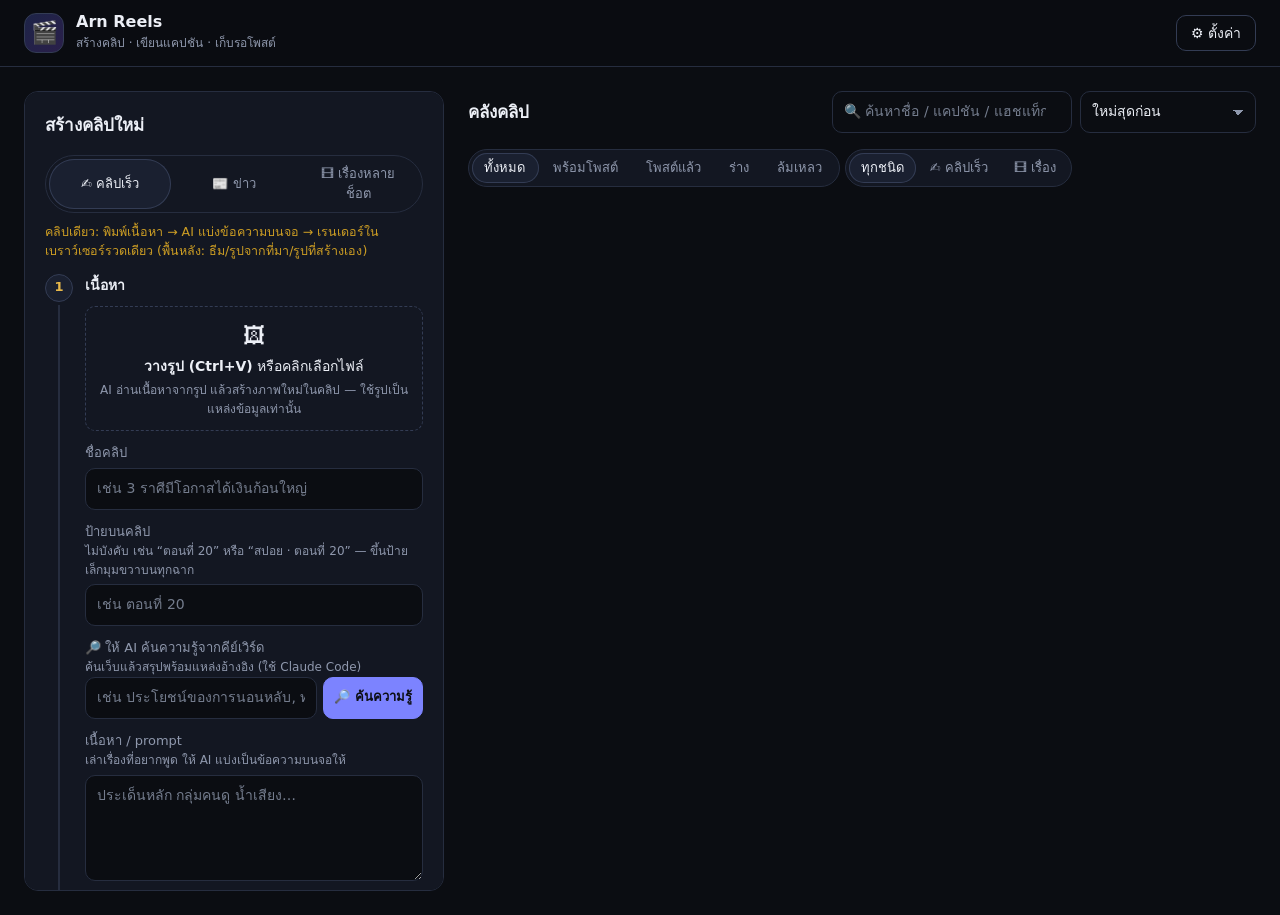
==== public/index.html @ 591cbcbc "จุดตั้งต้นก่อนรวมระบบคลิปเร็ว + เรื่อง สถานะหลังไฮบริด C: โหมด 3 แบบ, ขยายคลิปเป็นเรื่อง, clips.kind" ====
<!doctype html>
<html lang="th">
<head>
<meta charset="utf-8">
<meta name="viewport" content="width=device-width, initial-scale=1">
<title>Arn Reels — สตูดิโอคลิป</title>
<link rel="stylesheet" href="style.css">
</head>
<body>
<header class="topbar">
  <div class="brand">
    <span class="logo" aria-hidden="true">🎬</span>
    <div><b>Arn Reels</b><small>สร้างคลิป · เขียนแคปชัน · เก็บรอโพสต์</small></div>
  </div>
  <div class="topbar-right">
    <div id="chips" class="chips" aria-label="สถานะระบบ"></div>
    <button id="b-settings" class="btn ghost" type="button">⚙ ตั้งค่า</button>
  </div>
</header>

<main class="layout">
  <!-- ซ้าย: สตูดิโอ 4 ขั้นตอน -->
  <section class="studio surface" id="studio" data-mode="make" aria-labelledby="studio-h">
    <h2 id="studio-h">สร้างคลิปใหม่</h2>
    <div id="mode" class="seg mode" role="group" aria-label="โหมดการสร้าง">
      <button type="button" data-m="make" aria-pressed="true">✍ คลิปเร็ว</button>
      <button type="button" data-m="news" aria-pressed="false">📰 ข่าว</button>
      <button type="button" data-m="story" aria-pressed="false" title="เรื่องหลายช็อต: สร้างรูป/คลิปทีละช็อตแล้วรวม — มีคลังตัวละครคุมหน้าตาให้ต่อเนื่อง">🎞 เรื่องหลายช็อต</button>
    </div>
    <p class="make-only news-note" style="opacity:.8">คลิปเดียว: พิมพ์เนื้อหา → AI แบ่งข้อความบนจอ → เรนเดอร์ในเบราว์เซอร์รวดเดียว (พื้นหลัง: ธีม/รูปจากที่มา/รูปที่สร้างเอง)</p>
    <p class="news-only news-note">เรียบเรียงข่าวด้วยถ้อยคำของเรา + ใส่ที่มา ·
      ตรวจข้อเท็จจริงกับต้นฉบับก่อนโพสต์ · เนื้อหาที่เหมือนต้นฉบับมากเสี่ยงโดนลดการเผยแพร่/ละเมิดลิขสิทธิ์</p>

    <div class="step">
      <div class="step-head"><span class="num">1</span><h3>เนื้อหา</h3></div>
      <div id="drop" data-status="drop-status" tabindex="0" role="button" aria-label="วางหรือเลือกรูปเพื่อให้ AI อ่านเนื้อหา">
        <span class="drop-ico" aria-hidden="true">🖼</span>
        <span><strong>วางรูป (Ctrl+V)</strong> หรือคลิกเลือกไฟล์</span>
        <small>AI อ่านเนื้อหาจากรูป แล้วสร้างภาพใหม่ในคลิป — ใช้รูปเป็นแหล่งข้อมูลเท่านั้น</small>
        <input id="f-image" type="file" accept="image/*" hidden>
        <img id="drop-preview" alt="ตัวอย่างรูปที่วาง" hidden>
        <strong id="drop-status" class="drop-status" role="status" aria-live="polite" hidden></strong>
      </div>
      <label class="field">ชื่อคลิป
        <input id="f-title" maxlength="200" placeholder="เช่น 3 ราศีมีโอกาสได้เงินก้อนใหญ่">
      </label>
      <label class="field">ป้ายบนคลิป <span class="hint">ไม่บังคับ เช่น “ตอนที่ 20” หรือ “สปอย · ตอนที่ 20” — ขึ้นป้ายเล็กมุมขวาบนทุกฉาก</span>
        <input id="f-badge" maxlength="40" placeholder="เช่น ตอนที่ 20" autocomplete="off">
      </label>
      <!-- โหมดข่าว: เลือกข่าวจากฟีด RSS ที่เพิ่มไว้ -->
      <div id="rss" class="rss news-only">
        <div class="field-label">ข่าวจากฟีด RSS</div>
        <div class="rss-bar">
          <select id="feed-sel" aria-label="เลือกฟีดข่าว"></select>
          <button id="feed-refresh" class="btn sm" type="button" title="โหลดข่าวใหม่">↻</button>
          <button id="feed-add-toggle" class="btn sm" type="button">＋ เพิ่มฟีด</button>
          <button id="feed-del" class="btn sm danger" type="button" title="ลบฟีดที่เลือก">🗑</button>
        </div>
        <div id="feed-add" class="rss-add" hidden>
          <input id="feed-url" type="url" placeholder="ลิงก์ฟีด RSS/Atom เช่น https://feeds.bbci.co.uk/thai/rss.xml" autocomplete="off" spellcheck="false">
          <button id="feed-add-go" class="btn sm primary" type="button">เพิ่ม</button>
        </div>
        <ul id="feed-items" class="feed-items"></ul>
        <p id="feed-empty" class="hint" hidden>ยังไม่มีฟีด — กด “＋ เพิ่มฟีด” แล้ววางลิงก์ RSS ของเว็บข่าวที่คุณติดตาม</p>
      </div>
      <!-- โหมดสร้างเอง: ให้ AI ค้นความรู้จากคีย์เวิร์ด (ค้นเว็บ + แหล่งอ้างอิง) -->
      <div class="field make-only" id="kn">
        <div class="field-label">🔎 ให้ AI ค้นความรู้จากคีย์เวิร์ด <span class="hint">ค้นเว็บแล้วสรุปพร้อมแหล่งอ้างอิง (ใช้ Claude Code)</span></div>
        <div class="rss-bar">
          <input id="f-kw" maxlength="120" placeholder="เช่น ประโยชน์ของการนอนหลับ, ทำไมคนเราถึงหาว" autocomplete="off">
          <button id="b-research" class="btn sm primary" type="button">🔎 ค้นความรู้</button>
        </div>
        <p id="kn-note" class="hint" hidden></p>
      </div>
      <label class="field"><span class="make-only">เนื้อหา / prompt</span><span class="news-only">ข้อความข่าวต้นฉบับ</span>
        <span class="hint make-only">เล่าเรื่องที่อยากพูด ให้ AI แบ่งเป็นข้อความบนจอให้</span>
        <span class="hint news-only">วางข้อความข่าว หรือเลือกจากฟีดด้านบน หรือวางรูปแคปข่าวที่กล่องด้านบน</span>
        <textarea id="f-brief" rows="4" placeholder="ประเด็นหลัก กลุ่มคนดู น้ำเสียง…"></textarea>
      </label>
      <label class="field news-only">แหล่งที่มา <span class="hint">ชื่อสำนักข่าว/เพจ หรือลิงก์ — AI ใส่ท้ายแคปชันให้</span>
        <input id="f-source" maxlength="300" placeholder="เช่น BBC News ไทย https://…" autocomplete="off">
      </label>
      <!-- รูปจริงจากเว็บเป็นพื้นหลังคลิป: ดึงจากลิงก์ที่มาให้อัตโนมัติ หรือเลือกเองจากหน้าเว็บที่ระบุ -->
      <label class="check im-auto"><input type="checkbox" id="im-auto"> 🖼 ดึงรูปจริงจากที่มาเป็นพื้นหลังคลิปอัตโนมัติ <small class="hint">(ข่าว/ค้นความรู้ · ใส่เครดิตเว็บที่มุมจอ · ดึงตอนกด “สร้างคลิป”)</small></label>
      <details id="imgen" class="im">
        <summary>🎨 สร้างรูปเอง แล้วอัปโหลด (กันลิขสิทธิ์) <span id="imgen-count"></span></summary>
        <p class="hint">สร้างรูปพื้นหลังด้วย AI (ไม่ใช้ภาพต้นฉบับของใคร) แล้วอัปโหลดมาเป็นพื้นหลังฉาก — เรียงตามลำดับที่เพิ่ม วนซ้ำจนครบคลิป</p>
        <div class="row">
          <span class="cap-label">สร้างรูปที่</span>
          <select id="imgen-gen" aria-label="เลือกเว็บสร้างรูป"></select>
          <a id="imgen-open" class="btn sm" target="_blank" rel="noopener noreferrer"></a>
          <button id="imgen-prompt" class="btn sm" type="button">💡 คิด prompt รูปจากเนื้อหา</button>
        </div>
        <p id="imgen-tip" class="hint"></p>
        <textarea id="imgen-pt" rows="3" readonly hidden spellcheck="false"></textarea>
        <div class="row">
          <input id="imgen-file" type="file" accept="image/png,image/jpeg,image/webp,.png,.jpg,.jpeg,.webp" multiple hidden>
          <button id="imgen-up" class="btn sm primary" type="button">📎 อัปโหลดรูปที่สร้างไว้ (หลายไฟล์ได้)</button>
        </div>
        <p id="imgen-msg" class="hint" role="status"></p>
      </details>
      <details id="im" class="im">
        <summary>🖼 เลือกรูปจากหน้าเว็บเอง <span id="im-count"></span></summary>
        <p class="warn-note">⚠ รูปส่วนใหญ่บนเว็บมีลิขสิทธิ์ — ใช้เฉพาะรูปที่คุณมีสิทธิ์ใช้ (ของคุณเอง ลิขสิทธิ์เปิด/สาธารณสมบัติ หรือได้รับอนุญาต) เว็บข่าวอาจขอให้ลบหรือจำกัดการเผยแพร่ถ้านำภาพไปใช้ในคลิป</p>
        <div class="rss-bar">
          <input id="im-url" type="url" placeholder="ลิงก์หน้าเว็บที่มีรูป เช่น ลิงก์ข่าว" autocomplete="off" spellcheck="false">
          <button id="im-go" class="btn sm primary" type="button">ดึงรูป</button>
        </div>
        <div id="im-grid" class="im-grid"></div>
        <p id="im-msg" class="hint" role="status"></p>
        <div id="im-sel" class="im-sel"></div>
      </details>
      <button id="b-ai-script" class="btn ghost make-only" type="button">✨ ให้ AI เขียนข้อความบนจอจากเนื้อหา</button>
      <button id="b-news" class="btn primary news-only" type="button">📰 เรียบเรียงข่าว (ถ้อยคำใหม่ + ที่มา)</button>
    </div>

    <div class="step">
      <div class="step-head"><span class="num">2</span><h3><span class="make-only">ข้อความบนจอ</span><span class="news-only">ข่าวที่เรียบเรียงแล้ว</span></h3></div>
      <label class="field">ข้อความที่จะขึ้นบนวิดีโอ
        <span class="hint make-only">ขึ้นทีละจอ บรรทัดละ 1 จอ · เขียน <code>หัวข้อ | รายละเอียด</code> เพื่อให้เป็นหัวข้อใหญ่ + ข้อความเล็กใต้หัวข้อ</span>
        <span class="hint news-only">AI สรุปข่าวเป็นข้อความสั้น ๆ ขึ้นทีละจอ (บรรทัดละ 1 จอ) — แก้ไขได้ · <code>หัวข้อ | รายละเอียด</code> = หัวข้อใหญ่ + ข้อความเล็ก</span>
        <textarea id="f-script" rows="6" placeholder="บรรทัดแรก = จอแรก (ประโยคเปิดให้คนหยุดดู)&#10;หัวข้อ | รายละเอียด&#10;…"></textarea>
      </label>
      <div class="news-only news-out">
        <label class="field">แคปชัน <span class="hint">AI เขียนให้ มีบรรทัด “ที่มา:” — แก้ได้</span>
          <textarea id="f-caption" rows="4" placeholder="แคปชัน"></textarea>
        </label>
        <label class="field">แฮชแท็ก
          <textarea id="f-tags" rows="1" placeholder="#ข่าว #…"></textarea>
        </label>
        <div id="facts" class="facts" hidden>
          <b>ข้อเท็จจริงที่ใช้ — ตรวจกับต้นฉบับก่อนโพสต์</b>
          <ul id="facts-list"></ul>
        </div>
      </div>
      <div class="field">ความยาวคลิป <span class="hint">AI เขียนจำนวนจอให้พอดี และตัวเรนเดอร์ยืด/หดเวลาของแต่ละจอให้ใกล้เป้า (5–90 วินาที)</span>
        <div class="len-row">
          <div id="len-presets" class="seg" role="group" aria-label="ความยาวคลิป">
            <button type="button" data-s="0" aria-pressed="true">อัตโนมัติ</button>
            <button type="button" data-s="15" aria-pressed="false">15 วิ</button>
            <button type="button" data-s="30" aria-pressed="false">30 วิ</button>
            <button type="button" data-s="45" aria-pressed="false">45 วิ</button>
            <button type="button" data-s="60" aria-pressed="false">60 วิ</button>
          </div>
          <label class="len-custom"><input id="f-len" type="number" min="5" max="90" step="1" inputmode="numeric" placeholder="กำหนดเอง"> วิ</label>
        </div>
      </div>
    </div>

    <div class="step">
      <div class="step-head"><span class="num">3</span><h3>สไตล์ภาพ</h3></div>
      <div id="themes" role="radiogroup" aria-label="สไตล์ภาพ"></div>
    </div>

    <div class="step">
      <div class="step-head"><span class="num">4</span><h3>เสียง</h3></div>
      <label class="toggle">
        <input type="checkbox" id="f-voice">
        <span class="switch" aria-hidden="true"></span>
        <span class="toggle-text">🎙 เสียงพากย์ไทย <small id="voice-note">อ่านข้อความทีละฉาก</small></span>
      </label>
      <label class="field">เพลงพื้นหลัง
        <select id="f-music"></select>
        <span class="hint">"สร้างสด" = เพลงต้นฉบับ ไม่มีลิขสิทธิ์ · ไฟล์ของคุณวางในโฟลเดอร์ <code>music/</code></span>
      </label>
    </div>

    <div class="studio-foot">
      <button id="b-create" class="btn primary lg" type="button">🎞 สร้างคลิป</button>
      <button id="b-draft" class="btn lg ghost" type="button">💾 บันทึกร่างลงคลัง <small>(ไม่เรนเดอร์ — ไว้คัดลอกแคปชันก่อน)</small></button>
      <button id="b-prompts" class="btn lg ghost" type="button">💡 คิด prompt ให้ Meta AI สร้างวิดีโอ <small>(ไม่เรนเดอร์)</small></button>
      <p id="msg" class="msg" role="status" aria-live="polite"></p>
    </div>
  </section>

  <!-- ขวา: คลัง -->
  <section class="library" aria-labelledby="lib-h">
    <div class="lib-head">
      <h2 id="lib-h">คลังคลิป <span id="count" class="count"></span></h2>
      <div class="lib-tools">
        <input id="q" type="search" placeholder="🔍 ค้นหาชื่อ / แคปชัน / แฮชแท็ก" aria-label="ค้นหาคลิป">
        <select id="sort" aria-label="เรียงลำดับ">
          <option value="new">ใหม่สุดก่อน</option>
          <option value="old">เก่าสุดก่อน (คิวโพสต์)</option>
          <option value="title">ชื่อ ก–ฮ</option>
        </select>
        <button id="b-clear-posted" class="btn danger" type="button" hidden title="ลบคลิปที่ทำเครื่องหมาย “โพสต์แล้ว” ทั้งหมดออกจากคลัง (รวมไฟล์วิดีโอ)">🗑 ล้างที่โพสต์แล้ว</button>
      </div>
    </div>
    <div id="filter" class="seg" role="group" aria-label="กรองสถานะ">
      <button type="button" data-v="" aria-pressed="true">ทั้งหมด <span class="n"></span></button>
      <button type="button" data-v="ready" aria-pressed="false">พร้อมโพสต์ <span class="n"></span></button>
      <button type="button" data-v="posted" aria-pressed="false">โพสต์แล้ว <span class="n"></span></button>
      <button type="button" data-v="draft" aria-pressed="false">ร่าง <span class="n"></span></button>
      <button type="button" data-v="failed" aria-pressed="false">ล้มเหลว <span class="n"></span></button>
    </div>
    <div id="kindfilter" class="seg" role="group" aria-label="กรองชนิดคลิป">
      <button type="button" data-k="" aria-pressed="true">ทุกชนิด</button>
      <button type="button" data-k="quick" aria-pressed="false">✍ คลิปเร็ว</button>
      <button type="button" data-k="story" aria-pressed="false">🎞 เรื่อง</button>
    </div>
    <div id="grid"></div>
    <div class="more-row"><button id="more" class="btn" type="button" hidden>โหลดเพิ่ม</button></div>
    <div id="empty" class="empty" hidden>
      <div class="empty-ico" aria-hidden="true">🎞</div>
      <p><b id="empty-t">ยังไม่มีคลิปในคลัง</b></p>
      <p class="muted" id="empty-s">เริ่มจากทางซ้าย: วางรูปหรือพิมพ์เนื้อหา แล้วกด “สร้างคลิป”</p>
      <button id="clear-filter" class="btn sm" type="button" hidden>ล้างตัวกรอง</button>
    </div>
  </section>
</main>

<!-- ตั้งค่า -->
<dialog id="settings" aria-labelledby="set-h">
  <form method="dialog" id="set-form" class="set">
    <div class="set-head">
      <h2 id="set-h">ตั้งค่า</h2>
      <button type="button" class="btn ghost icon" id="set-x" aria-label="ปิด">✕</button>
    </div>

    <section class="set-sec">
      <h3>🤖 AI เขียนสคริปต์ / แคปชัน (Claude)</h3>
      <div class="radio-cards" role="radiogroup" aria-label="วิธีเรียก Claude">
        <label class="rc"><input type="radio" name="s-aip" value="cli">
          <span><b>Claude Code ที่ล็อกอินไว้ (ไม่ต้องมีคีย์)</b><small>ใช้โควตาแผน Claude ของคุณเอง · ช้ากว่า API เล็กน้อย</small></span></label>
        <label class="rc"><input type="radio" name="s-aip" value="api">
          <span><b>Claude API key</b><small>เร็วกว่า · คิดเงินตามการใช้จริง ต้องขอคีย์ที่ console.anthropic.com</small></span></label>
      </div>
      <div id="s-cli" class="sub" hidden>
        <p id="s-cli-status" class="cli-status" role="status"></p>
        <div id="s-cli-login" hidden>
          <button type="button" class="btn primary" id="s-cli-go">🔑 ล็อกอิน Claude Code</button>
          <p class="hint" id="s-cli-wait" hidden>เปิดเบราว์เซอร์แล้ว — ล็อกอินด้วยบัญชี Claude ของคุณและกดอนุญาตจนเสร็จ แอปจะรู้เองเมื่อสำเร็จ
            <span id="s-cli-fallback" hidden>· ถ้าเบราว์เซอร์ไม่เด้ง <a id="s-cli-url" href="#" target="_blank" rel="noopener noreferrer">กดที่นี่เพื่อเปิดหน้าล็อกอิน</a></span></p>
          <details class="cmd-help"><summary>หรือรันคำสั่งเองในเทอร์มินัล</summary>
            <div class="key-row"><code id="s-cli-cmd" class="cmd"></code><button type="button" class="btn ghost" id="s-cli-copy">คัดลอก</button></div>
          </details>
        </div>
        <button type="button" class="btn" id="s-cli-check">ตรวจสถานะอีกครั้ง</button>
      </div>
      <div id="s-api" class="sub" hidden>
        <label class="field">Claude API key
          <div class="key-row">
            <input id="s-akey" type="password" autocomplete="off" spellcheck="false" placeholder="sk-ant-…">
            <button type="button" class="btn ghost" id="s-akey-clear">ลบคีย์</button>
          </div>
          <span class="hint" id="s-akey-hint"></span>
        </label>
        <label class="field">โมเดล
          <input id="s-model" autocomplete="off" spellcheck="false">
        </label>
        <p class="hint">คีย์เก็บในไฟล์ <code>config.json</code> บนเครื่องนี้เท่านั้น ไม่ส่งกลับมาแสดงหน้าเว็บ</p>
      </div>
    </section>

    <section class="set-sec">
      <h3>🎨 สไตล์ประจำเพจ (ให้ทุกโพสต์โทนเดียวกัน)</h3>
      <p class="hint">เลือกโทนสำเร็จรูปแล้วแก้ได้ — AI จะใช้โทนภาพกับ prompt วิดีโอ/รูป, น้ำเสียงกับสคริปต์และแคปชัน, และแฮชแท็กประจำเพจกับทุกคลิป</p>
      <div id="br-presets" class="radio-cards br-presets" role="radiogroup" aria-label="โทนสำเร็จรูป"></div>
      <label class="field">โทนภาพ <span class="hint">ภาษาอังกฤษ — ต่อท้ายทุก prompt วิดีโอ/รูป</span>
        <textarea id="br-visual" rows="2" maxlength="500" spellcheck="false" placeholder="เช่น cinematic illustration, deep navy and gold palette, soft glow"></textarea>
      </label>
      <label class="field">น้ำเสียงข้อความ <span class="hint">บอก AI ว่าให้เขียนสคริปต์/แคปชันด้วยน้ำเสียงแบบไหน</span>
        <textarea id="br-voice" rows="3" maxlength="900" placeholder="เช่น กวน ๆ ปากเก่ง ประโยคสั้น มีมุกหักมุมท้าย ไม่หยาบคาย"></textarea>
      </label>
      <div class="field">โลโก้เพจ <span class="hint">ใส่มุมซ้ายบนตลอดคลิป และขนาดใหญ่ในฉากปิด · PNG/JPG/WebP</span>
        <div class="logo-row">
          <div class="logo-prev"><img id="br-logo-prev" alt="โลโก้เพจ" hidden><span id="br-logo-none" class="muted">ยังไม่มีโลโก้</span></div>
          <div class="logo-ctl">
            <input id="br-logo-file" type="file" accept="image/png,image/jpeg,image/webp" hidden>
            <div class="row">
              <button type="button" class="btn" id="br-logo-pick">📁 เลือกไฟล์โลโก้</button>
              <button type="button" class="btn danger" id="br-logo-del" hidden>ลบโลโก้</button>
            </div>
            <label class="check"><input type="checkbox" id="br-logo-cut" checked> ตัดพื้นหลังสีทึบออกให้อัตโนมัติ (ตรวจสีจากมุมภาพ)</label>
            <label class="check"><input type="checkbox" id="br-logo-on" checked> ใส่โลโก้ในคลิป</label>
            <p id="br-logo-msg" class="hint" role="status"></p>
          </div>
        </div>
      </div>
      <label class="field">แฮชแท็กประจำเพจ <span class="hint">คั่นด้วยช่องว่าง — ใส่ทุกโพสต์</span>
        <input id="br-tags" maxlength="200" placeholder="#ตลก #ขำขัน" autocomplete="off">
      </label>
    </section>

    <section class="set-sec">
      <h3>🔌 ส่วนเสริม Chrome (Arn Reels Companion)</h3>
      <p class="hint">ช่วยวาง prompt ของช็อตลงใน meta.ai และส่งวิดีโอที่สร้างเสร็จกลับเข้าโปรเจกต์เรื่อง — คุณเป็นคนกดสร้างใน Meta AI เองทุกครั้ง</p>
      <ol class="ext-steps">
        <li>เปิด Chrome → ใส่ <code>chrome://extensions</code> → เปิด “โหมดนักพัฒนาซอฟต์แวร์” → กด “โหลดส่วนขยายที่คลายการแพ็กแล้ว” → เลือกโฟลเดอร์: <code id="s-ext-dir"></code> <button type="button" class="btn sm ghost" id="s-ext-dir-copy">คัดลอก</button></li>
        <li>กดไอคอนส่วนเสริม แล้ววางรหัสจับคู่ด้านล่างในหน้าตั้งค่า</li>
        <li>เปิด meta.ai → แผง “Arn Reels” มุมขวาล่าง</li>
      </ol>
      <label class="field">รหัสจับคู่ <span class="hint">เป็นความลับ — คนที่มีรหัสนี้ส่งไฟล์เข้าโปรเจกต์ของคุณได้ (ใช้ได้เฉพาะในเครื่องนี้)</span>
        <div class="key-row">
          <input id="s-ext-token" type="password" readonly autocomplete="off" spellcheck="false">
          <button type="button" class="btn ghost" id="s-ext-show">แสดง</button>
          <button type="button" class="btn" id="s-ext-copy">คัดลอก</button>
          <button type="button" class="btn ghost" id="s-ext-rotate" title="สร้างรหัสใหม่ — รหัสเก่าใช้ไม่ได้อีก">สร้างใหม่</button>
        </div>
      </label>
    </section>

    <section class="set-sec">
      <h3>🎙 เสียงพากย์</h3>
      <div class="radio-cards" role="radiogroup" aria-label="แหล่งเสียงพากย์">
        <label class="rc"><input type="radio" name="s-prov" value="windows">
          <span><b>Windows ในเครื่อง</b><small>ฟรี ออฟไลน์ ไม่ต้องมีคีย์ · เสียง Microsoft Pattara · ฟังเป็นเสียงสังเคราะห์</small></span></label>
        <label class="rc"><input type="radio" name="s-prov" value="google">
          <span><b>Google Cloud TTS</b><small>เสียงธรรมชาติกว่า · ต้องมีคีย์ + บัญชีเรียกเก็บเงิน (มีโควตาฟรีรายเดือน)</small></span></label>
        <label class="rc"><input type="radio" name="s-prov" value="gemini">
          <span><b>Gemini TTS (คีย์ Gemini จาก AI Studio)</b><small>เสียงธรรมชาติ ใช้คีย์ Gemini API ที่ขอจาก aistudio.google.com ได้เลย — มีโควตาฟรีแต่จำกัดต่อนาที</small></span></label>
      </div>
      <div id="s-gemini" class="sub" hidden>
        <label class="field">Gemini API key
          <div class="key-row">
            <input id="s-mkey" type="password" autocomplete="off" spellcheck="false" placeholder="AIza… หรือ AQ.…">
            <button type="button" class="btn ghost" id="s-mkey-clear">ลบคีย์</button>
          </div>
          <span class="hint" id="s-mkey-hint"></span>
        </label>
        <label class="field">เสียง
          <select id="s-mvoice"><option value="Kore">Kore (หญิง นิ่ง ชัด)</option><option value="Puck">Puck (ชาย สดใส)</option><option value="Zephyr">Zephyr (หญิง สดใส)</option><option value="Charon">Charon (ชาย ให้ข้อมูล)</option><option value="Aoede">Aoede (หญิง สบาย ๆ)</option><option value="Leda">Leda (หญิง อ่อนวัย)</option><option value="Orus">Orus (ชาย หนักแน่น)</option><option value="Fenrir">Fenrir (ชาย ตื่นเต้น)</option><option value="Sadaltager">Sadaltager (ชาย รอบรู้)</option></select>
        </label>
        <label class="field">โมเดล <span class="hint">ถ้า Google เปลี่ยนชื่อโมเดล แก้ตรงนี้ได้</span>
          <input id="s-mmodel" autocomplete="off" spellcheck="false">
        </label>
      </div>
      <div id="s-google" class="sub" hidden>
        <label class="field">Google TTS API key
          <div class="key-row">
            <input id="s-gkey" type="password" autocomplete="off" spellcheck="false" placeholder="AIza…">
            <button type="button" class="btn ghost" id="s-gkey-clear">ลบคีย์</button>
          </div>
          <span class="hint" id="s-gkey-hint"></span>
        </label>
        <label class="field">ชื่อเสียง
          <input id="s-gvoice" list="gvoices" autocomplete="off" spellcheck="false">
          <datalist id="gvoices"><option value="th-TH-Neural2-C"><option value="th-TH-Standard-A"></datalist>
          <span class="hint">ถ้าชื่อไม่รองรับ Google จะตอบ error ให้เห็นตอนกดทดสอบ</span>
        </label>
      </div>
      <label class="field">ความเร็วเสียง <output id="s-rate-out"></output>
        <input id="s-rate" type="range" min="0.6" max="1.5" step="0.05">
      </label>
      <div class="row">
        <button type="button" class="btn" id="s-test" title="ปุ่มนี้จะบันทึกค่าที่กรอกอยู่ก่อน แล้วค่อยทดสอบ">▶ ทดสอบเสียง (บันทึกค่าก่อน)</button>
        <audio id="s-audio" controls hidden></audio>
      </div>
    </section>

    <div class="set-foot">
      <p id="s-msg" class="msg" role="status" aria-live="polite"></p>
      <button type="button" class="btn ghost" id="s-cancel">ปิด</button>
      <button type="submit" class="btn primary" id="s-save">บันทึก</button>
    </div>
  </form>
</dialog>

<!-- คลังสินค้าแอฟฟิลิเอต: เก็บลิงก์ที่ผู้ใช้มี (Shopee ฯลฯ) — ค้นหา/เพิ่ม/แก้/นำเข้าหลายรายการ -->
<dialog id="products" aria-labelledby="pd-h">
  <div class="set pr">
    <div class="set-head">
      <div><h2 id="pd-h">🛍 คลังสินค้าแอฟฟิลิเอต</h2><div class="hint">เก็บลิงก์สินค้า (Shopee ฯลฯ) ที่คุณมีไว้ที่นี่ — AI เลือกให้ว่าคลิปไหนควรแปะสินค้าไหน</div></div>
      <button type="button" class="btn ghost icon" id="pd-x" aria-label="ปิด">✕</button>
    </div>
    <div class="pr-body">
      <form id="pd-form" class="pd-form">
        <input id="pd-name" maxlength="150" placeholder="ชื่อสินค้า" autocomplete="off" required>
        <input id="pd-url" type="url" maxlength="500" placeholder="ลิงก์แอฟฟิลิเอต (https://…)" autocomplete="off" required>
        <input id="pd-tags" maxlength="200" placeholder="แท็ก/หมวด เช่น ความงาม, ครัว (ไม่บังคับ)" autocomplete="off">
        <input id="pd-note" maxlength="300" placeholder="โน้ต เช่น จุดเด่น/ขนาด (ไม่บังคับ)" autocomplete="off">
        <input id="pd-sales" type="number" min="0" step="1" inputmode="numeric" placeholder="ยอดขาย (ตัวเลข ไม่บังคับ)" title="ไว้จัดอันดับ “ขายดี” — ใส่จากแดชบอร์ด Shopee Affiliate ของคุณ">
        <button type="submit" class="btn primary" id="pd-add">＋ เพิ่มสินค้า</button>
      </form>
      <!-- สินค้าที่เคยลงคลิปแล้วในแอป Pondy บนมือถือ (อ่านผ่าน adb ไม่แก้ไขอะไรบนมือถือ) -->
      <details class="pd-import" id="pd-pondy">
        <summary>📱 ดึงจากแอป Pondy บนมือถือ (สินค้าที่ลงคลิปแล้ว)</summary>
        <p class="hint">ต่อมือถือเข้าคอม (เปิด USB debugging) แล้วกด “ตรวจมือถือ” — อ่านเฉพาะสินค้าที่โพสต์แล้วพร้อมลิงก์ (ส่วนใหญ่เป็นลิงก์สินค้า Shopee ธรรมดา ไม่ใช่ลิงก์แอฟฟิลิเอต — ดูคำเตือนในหน้าแนะนำสินค้า) ไม่แก้ไขข้อมูลบนมือถือ</p>
        <div class="row"><button type="button" class="btn sm" id="pp-scan">🔌 ตรวจมือถือ</button></div>
        <div id="pp-devs" class="pp-devs"></div>
        <div id="pp-opts" class="pp-opts" hidden>
          <label>ค้นชื่อ/คีย์เวิร์ด <input id="pp-q" placeholder="เว้นว่าง = ทั้งหมด" autocomplete="off"></label>
          <label>โพสต์ภายใน
            <select id="pp-days">
              <option value="0.0417">1 ชั่วโมงล่าสุด</option>
              <option value="0.25">6 ชั่วโมงล่าสุด</option>
              <option value="1">1 วันล่าสุด</option>
              <option value="7">7 วันล่าสุด</option>
              <option value="30" selected>30 วันล่าสุด</option>
              <option value="0">ทั้งหมด</option>
            </select>
          </label>
          <label>แสดงให้เลือกทีละ (รายการ) <input id="pp-limit" type="number" min="1" max="200" step="1" value="10" inputmode="numeric"></label>
          <div class="row"><button type="button" class="btn sm primary" id="pp-preview">ดูรายการให้เลือก</button><button type="button" class="btn sm danger" id="pp-clear" title="ลบสินค้าที่นำเข้าจากมือถือทั้งหมด (สินค้าที่เพิ่มเองไม่ถูกลบ)">🗑 ล้างที่นำเข้า</button></div>
          <p id="pp-info" class="hint"></p>
          <div id="pp-pick" class="pp-pick" hidden>
            <div class="row"><button type="button" class="btn sm ghost" id="pp-all">เลือกทั้งหมด</button><button type="button" class="btn sm ghost" id="pp-none">ไม่เลือก</button><span id="pp-sel" class="hint"></span></div>
            <ul id="pp-list" class="pp-list"></ul>
            <div class="row"><button type="button" class="btn" id="pp-more">＋ แสดงเพิ่มอีก 10</button><button type="button" class="btn primary" id="pp-import">นำเข้าที่เลือก</button></div>
          </div>
        </div>
      </details>
      <details class="pd-import">
        <summary>วางหลายรายการพร้อมกัน</summary>
        <p class="hint">1 บรรทัด = 1 สินค้า รูปแบบ <code>ชื่อ | ลิงก์ | แท็ก | โน้ต | ยอดขาย</code> (แท็ก โน้ต ยอดขาย ไม่ต้องใส่ก็ได้ ลิงก์ซ้ำจะข้ามให้)</p>
        <textarea id="pd-bulk" rows="5" placeholder="ครีมกันแดดสูตรเย็น | https://s.shopee.co.th/xxxx | ความงาม | SPF50 | 1250&#10;หม้อทอดไร้น้ำมัน | https://s.shopee.co.th/yyyy | ครัว | | 830"></textarea>
        <button type="button" class="btn" id="pd-bulk-go">นำเข้า</button>
      </details>
      <div class="lib-tools">
        <input id="pd-q" type="search" placeholder="🔍 ค้นหาสินค้า (ชื่อ/แท็ก/โน้ต)" aria-label="ค้นหาสินค้า">
        <select id="pd-sort" aria-label="เรียงสินค้า"><option value="new">เพิ่มล่าสุดก่อน</option><option value="posted">โพสต์ล่าสุดก่อน</option><option value="sales">ขายดีก่อน</option></select>
      </div>
      <p id="pd-count" class="hint"></p>
      <ul id="pd-list" class="pd-list"></ul>
      <div class="more-row"><button id="pd-more" class="btn" type="button" hidden>โหลดเพิ่ม</button></div>
      <p id="pd-empty" class="muted" hidden>ยังไม่มีสินค้า — เพิ่มด้านบน หรือวางหลายรายการพร้อมกัน</p>
    </div>
    <div class="set-foot">
      <p id="pd-msg" class="msg" role="status" aria-live="polite"></p>
      <button type="button" class="btn ghost" id="pd-close">ปิด</button>
    </div>
  </div>
</dialog>

<!-- สินค้าที่ AI เลือกให้เข้ากับคลิป: ชื่อลิงก์ + URL + ประโยคชวน คัดลอกไปวางตอนเพิ่ม "สินค้าแอฟฟิลิเอต" บน Facebook -->
<dialog id="recs" aria-labelledby="rc-h">
  <div class="set pr">
    <div class="set-head">
      <div><h2 id="rc-h">เลือกสินค้าไปใส่ Reels นี้</h2><div class="hint" id="rc-sub"></div></div>
      <button type="button" class="btn ghost icon" id="rc-x" aria-label="ปิด">✕</button>
    </div>
    <div class="pr-body">
      <p class="hint">บน Facebook: เพิ่มสินค้าแอฟฟิลิเอต → วาง <b>URL</b> และ <b>ชื่อลิงก์</b> ตามช่อง · Facebook แสดงป้ายรับค่าคอมมิชชั่นให้เอง ควรบอกผู้ชมชัดเจนว่าเป็นลิงก์แอฟฟิลิเอต</p>
      <p class="warn-note">⚠ <b>ตรวจชนิดลิงก์ก่อนวาง</b> — ลิงก์ส่วนใหญ่ที่แอป Pondy เก็บไว้เป็น <b>ลิงก์สินค้า Shopee ธรรมดา</b> (ไม่มีตัวติดตามแอฟฟิลิเอต) ถ้าวางบน Facebook แล้วมีคนซื้อ <b>อาจไม่ได้ค่าคอมมิชชั่น</b> ต้องสร้างลิงก์แอฟฟิลิเอตจากบัญชี Shopee Affiliate ของคุณเองก่อน (ดูป้ายสีบนการ์ดแต่ละสินค้า)</p>
      <!-- เลือกแหล่ง/เงื่อนไขก่อน แล้วค่อยกดค้นหา (ไม่เริ่มค้นเอง) — ลิงก์มาจากสินค้าที่แอป Pondy บนมือถือของคุณโพสต์ไว้ -->
      <div class="rc-cond">
        <div class="rc-cond-head"><b>1) ค้นจากมือถือเครื่องไหน</b><button type="button" class="btn sm ghost" id="rc-rescan">🔌 ตรวจมือถือใหม่</button></div>
        <div id="rc-devs" class="pp-devs"></div>
        <div class="rc-opts">
          <label>2) เฉพาะสินค้าที่โพสต์ภายใน
            <select id="rc-days">
              <option value="0">ทั้งหมด</option>
              <option value="1">1 วันล่าสุด</option>
              <option value="7">7 วันล่าสุด</option>
              <option value="30">30 วันล่าสุด</option>
            </select>
          </label>
          <label>3) มีคำนี้ในชื่อ/คีย์เวิร์ด <span class="hint">(ไม่บังคับ)</span>
            <input id="rc-q" placeholder="เช่น สมาร์ทวอทช์" autocomplete="off">
          </label>
        </div>
        <label class="check"><input type="checkbox" id="rc-short"> เฉพาะ <b>ลิงก์สั้นของ Shopee</b> (s.shopee…) <small class="hint">— ลิงก์แบบนี้ปกติเป็นลิงก์แอฟฟิลิเอต ส่วนลิงก์สินค้าธรรมดาวางบน Facebook อาจไม่ได้ค่าคอม</small></label>
      </div>
      <div class="pr-bar">
        <button id="rc-browse-btn" class="btn primary" type="button" disabled>📋 แสดงสินค้าที่ลงไว้ให้เลือกเอง</button>
        <button id="rc-gen" class="btn" type="button" disabled>✨ ให้ AI เลือกให้ (เข้ากับคลิปนี้)</button>
        <span id="rc-gen-hint" class="hint">เลือกมือถืออย่างน้อย 1 เครื่องก่อน</span>
      </div>
      <div id="rc-browse" class="rc-browse" hidden>
        <p id="rc-browse-info" class="hint"></p>
        <div id="rc-browse-list" class="rc-list"></div>
        <div class="more-row"><button id="rc-browse-more" class="btn" type="button" hidden>＋ แสดงเพิ่มอีก 10</button></div>
      </div>
      <div id="rc-list" class="rc-list"></div>
      <p id="rc-empty" class="muted" hidden></p>
    </div>
    <div class="set-foot">
      <p id="rc-msg" class="msg" role="status" aria-live="polite"></p>
      <button type="button" class="btn ghost" id="rc-close">ปิด</button>
    </div>
  </div>
</dialog>

<!-- Prompt สำหรับ Meta AI: AI คิดให้รายฉาก → คัดลอกไปวางใน meta.ai (meta.ai ฝังใน iframe ไม่ได้ จึงเปิดเป็นแท็บใหม่) -->
<dialog id="prompts" aria-labelledby="pr-h">
  <div class="set pr">
    <div class="set-head">
      <div><h2 id="pr-h">Prompt สำหรับ Meta AI</h2><div class="hint" id="pr-sub"></div></div>
      <button type="button" class="btn ghost icon" id="pr-x" aria-label="ปิด">✕</button>
    </div>
    <div class="pr-body">
      <p class="hint">วางทีละ prompt ใน Meta AI แล้วดาวน์โหลดคลิป · ถ้ามีตัวเลือกอัตราส่วนให้เลือก 9:16 · prompt ไม่มีข้อความในภาพ เพราะข้อความไทยจะวางทับตอนทำคลิป</p>
      <div class="pr-bar">
        <button id="pr-gen" class="btn primary" type="button">✨ ให้ AI คิด prompt</button>
        <button id="pr-copyall" class="btn" type="button">📋 คัดลอกทั้งหมด</button>
        <a id="pr-open" class="btn" href="https://www.meta.ai/" target="_blank" rel="noopener noreferrer">เปิด Meta AI ↗</a>
      </div>
      <ol id="pr-list" class="pr-list"></ol>
      <p id="pr-empty" class="muted" hidden>ยังไม่มี prompt — กด “ให้ AI คิด prompt”</p>
      <section id="pr-merge" class="pr-merge" hidden>
        <h3>รวมฉากเป็นชุด (ชุดละ 1 คลิป)</h3>
        <p class="hint">Meta AI สร้างได้คลิปละราว 10 วินาที — เลือกจำนวนฉากต่อ 1 คลิป แล้วสร้างทีละชุด จากนั้นนำคลิปทุกชุดไปต่อกันตามลำดับในแอปตัดต่อ (ทุกชุดใช้สไตล์ภาพเดียวกันเพื่อให้ต่อกันเนียน)</p>
        <label class="field inline">ฉากต่อ 1 คลิป
          <select id="pr-group"><option value="1">1 ฉาก (~5 วิ)</option><option value="2" selected>2 ฉาก (~10 วิ)</option><option value="3">3 ฉาก (~15 วิ)</option><option value="99">ทุกฉากเป็นคลิปเดียว</option></select>
        </label>
        <div id="pr-sets" class="pr-sets"></div>
        <div class="pr-head"><b>คำบรรยายทั้งเรื่อง (จากเนื้อหาของคลิป)</b><button type="button" class="btn sm" id="pr-narr-copy">📋 คัดลอก</button></div>
        <textarea id="pr-narr" rows="5" spellcheck="false"></textarea>
        <p class="hint">คำบรรยายไว้ใช้เป็นเสียงพากย์หรือซับในแอปตัดต่อ ไม่ต้องวางใน Meta AI</p>
      </section>
    </div>
    <div class="set-foot">
      <p id="pr-msg" class="msg" role="status" aria-live="polite"></p>
      <button type="button" class="btn ghost" id="pr-close">ปิด</button>
    </div>
  </div>
</dialog>

<!-- Prompt สร้างรูป: รูปปก 1 + รายฉาก → คัดลอกไปวางใน Meta AI / ChatGPT (ระบบเติมอัตราส่วนภาพให้ตามที่เลือก) -->
<dialog id="imgp" aria-labelledby="ip-h">
  <div class="set pr">
    <div class="set-head">
      <div><h2 id="ip-h">Prompt สร้างรูป</h2><div class="hint" id="ip-sub"></div></div>
      <button type="button" class="btn ghost icon" id="ip-x" aria-label="ปิด">✕</button>
    </div>
    <div class="pr-body">
      <p class="hint">รูปแรกคือรูปปก ที่เหลือรายฉาก · วางทีละ prompt ใน Meta AI หรือ ChatGPT แล้วบันทึกรูป · prompt ไม่มีตัวหนังสือในภาพ ใส่ข้อความไทยทับเองตอนทำโพสต์</p>
      <div class="pr-bar">
        <label class="field inline">แบบ
          <select id="ip-mode"><option value="multi">หลายรูป (ปก + รายฉาก)</option><option value="single">รูปเดียว (โพสต์เดียว)</option></select>
        </label>
        <button id="ip-gen" class="btn primary" type="button">✨ ให้ AI คิด prompt รูป</button>
        <label class="field inline">อัตราส่วน
          <select id="ip-ratio"><option value="vertical 9:16 aspect ratio">9:16 แนวตั้ง (Reels / สตอรี่)</option><option value="4:5 portrait aspect ratio" selected>4:5 โพสต์ฟีด</option><option value="square 1:1 aspect ratio">1:1 สี่เหลี่ยมจัตุรัส</option><option value="horizontal 16:9 aspect ratio">16:9 แนวนอน</option></select>
        </label>
        <label class="check" title="ChatGPT วาดตัวหนังสือไทยได้ดีกว่า Meta AI แต่ตรวจตัวสะกดทุกครั้ง"><input type="checkbox" id="ip-text"> ใส่ข้อความไทยในรูปด้วย</label>
        <button id="ip-copyall" class="btn" type="button">📋 คัดลอกทั้งหมด</button>
        <a class="btn" href="https://www.meta.ai/" target="_blank" rel="noopener noreferrer">เปิด Meta AI ↗</a>
      </div>
      <ol id="ip-list" class="pr-list"></ol>
      <p id="ip-empty" class="muted" hidden>ยังไม่มี prompt รูป — กด “ให้ AI คิด prompt รูป”</p>
    </div>
    <div class="set-foot">
      <p id="ip-msg" class="msg" role="status" aria-live="polite"></p>
      <button type="button" class="btn ghost" id="ip-close">ปิด</button>
    </div>
  </div>
</dialog>

<!-- โปรเจกต์เรื่อง: หนังสั้นหลายช็อต (เรื่อง → คลังตัวละคร/สถานที่ → ช็อต + prompt ฝังรายละเอียดตัวละคร) -->
<dialog id="story" aria-labelledby="st-h">
  <div class="set st">
    <div class="set-head">
      <div><h2 id="st-h">🎞 โปรเจกต์เรื่อง</h2><div class="hint">หนังสั้นหลายช็อต — ตัวละคร/สถานที่เดิมทุกช็อต · สร้างช็อตละ ~8 วินาทีใน Meta AI แล้วนำมาต่อกัน</div></div>
      <button type="button" class="btn ghost icon" id="st-x" aria-label="ปิด">✕</button>
    </div>
    <div class="st-bar">
      <select id="st-sel" aria-label="เลือกโปรเจกต์"></select>
      <button id="st-new" class="btn sm" type="button">＋ โปรเจกต์ใหม่</button>
      <button id="st-del" class="btn sm danger" type="button" title="ลบโปรเจกต์นี้">🗑</button>
    </div>
    <div id="st-empty" class="st-empty" hidden>
      <p>ยังไม่มีโปรเจกต์เรื่อง</p>
      <button id="st-new2" class="btn primary" type="button">＋ สร้างโปรเจกต์แรก</button>
    </div>
    <div id="st-main" hidden>
      <div id="st-tabs" class="seg st-tabs" role="group" aria-label="ส่วนของโปรเจกต์">
        <button type="button" data-t="story" aria-pressed="true">📖 เรื่อง</button>
        <button type="button" data-t="bible" aria-pressed="false">👤 ตัวละคร/สถานที่</button>
        <button type="button" data-t="shots" aria-pressed="false">🎬 ช็อต</button>
      </div>
      <div id="st-body" class="st-body"></div>
    </div>
    <div class="set-foot">
      <p id="st-msg" class="msg" role="status" aria-live="polite"></p>
      <button type="button" class="btn ghost" id="st-close">ปิด</button>
    </div>
  </div>
</dialog>

<!-- ตัวเล่นวิดีโอตัวเดียวใช้ร่วมทั้งคลัง (คลังมีคลิปเยอะก็ไม่โหลดวิดีโอหลายอันพร้อมกัน) -->
<dialog id="player" aria-label="เล่นคลิป">
  <button type="button" class="btn ghost icon" id="player-x" aria-label="ปิด">✕</button>
  <video id="player-v" controls playsinline></video>
</dialog>

<!-- แถบความคืบหน้างาน (เรนเดอร์/AI/ดึงข่าว) — ลอยมุมซ้ายล่าง มองเห็นเสมอไม่ว่าเลื่อนอยู่ตรงไหน -->
<div id="task" class="task" role="progressbar" aria-label="ความคืบหน้างาน" aria-valuemin="0" aria-valuemax="100" hidden>
  <div class="task-top"><span id="task-label"></span><b id="task-pct"></b><button id="task-stop" type="button" class="task-stop" title="หยุดงานนี้" hidden>✕ หยุด</button></div>
  <div class="task-track"><div id="task-fill" class="task-fill"></div></div>
</div>

<!-- หน้าต่างถามยืนยัน/ถามค่า ในตัวแอป (แทน confirm()/prompt() ของเบราว์เซอร์ ซึ่งบางหน้าจอไม่รองรับ) -->
<dialog id="ask" aria-labelledby="ask-t">
  <form method="dialog" class="ask">
    <h3 id="ask-t"></h3>
    <p id="ask-msg" class="ask-msg"></p>
    <input id="ask-in" hidden autocomplete="off" spellcheck="false">
    <div class="ask-btns">
      <button type="button" class="btn ghost" id="ask-no">ยกเลิก</button>
      <button type="submit" value="yes" class="btn primary" id="ask-yes">ตกลง</button>
    </div>
  </form>
</dialog>

<div id="toast" class="toast" role="status" aria-live="polite" hidden></div>
<script src="generators.js"></script>
<script src="render.js"></script>
<script src="app.js"></script>
<script src="story.js"></script>
</body>
</html>
---- public/style.css ----
:root {
  --bg: #0b0d12; --surface: #131722; --surface-2: #1a2030; --line: #262d3f; --line-2: #333c54;
  --text: #eceff6; --muted: #8f98ad; --accent: #7c83ff; --accent-ink: #0b0d12; --gold: #e8b84a;
  --ok: #34d399; --warn: #fbbf24; --bad: #f87171;
  --r: 14px; --r-sm: 10px;
  --font: "Noto Sans Thai", "Leelawadee UI", Tahoma, "Segoe UI", system-ui, sans-serif;
}
* { box-sizing: border-box; }
html { color-scheme: dark; }
[hidden] { display: none !important; } /* กฎ display ของคลาสต่าง ๆ ต้องไม่ทับ attribute hidden */
body { margin: 0; background: var(--bg); color: var(--text); font: 15px/1.55 var(--font); }
h1, h2, h3, p { margin: 0; }
h2 { font-size: 17px; }
h3 { font-size: 14px; }
code { background: var(--surface-2); padding: 1px 6px; border-radius: 6px; font-size: 12.5px; color: var(--gold); }
.muted { color: var(--muted); }
:focus-visible { outline: 2px solid var(--accent); outline-offset: 2px; }

/* ---------- แถบบน ---------- */
.topbar { position: sticky; top: 0; z-index: 20; display: flex; justify-content: space-between; align-items: center; gap: 16px;
  padding: 12px 24px; background: color-mix(in srgb, var(--bg) 88%, transparent); backdrop-filter: blur(10px); border-bottom: 1px solid var(--line); }
.brand { display: flex; align-items: center; gap: 12px; }
.logo { font-size: 22px; width: 40px; height: 40px; display: grid; place-items: center; border-radius: 12px; background: linear-gradient(135deg, #1d2447, #2a1f4a); border: 1px solid var(--line-2); }
.brand b { display: block; font-size: 16px; line-height: 1.2; }
.brand small { color: var(--muted); font-size: 12px; }
.topbar-right { display: flex; align-items: center; gap: 12px; flex-wrap: wrap; justify-content: flex-end; }
.chips { display: flex; gap: 6px; flex-wrap: wrap; }
.chip { display: inline-flex; align-items: center; gap: 6px; padding: 3px 10px; border-radius: 99px; font-size: 12px; border: 1px solid var(--line); color: var(--muted); white-space: nowrap; }
.chip::before { content: ""; width: 7px; height: 7px; border-radius: 50%; background: var(--muted); }
.chip.ok { color: var(--text); } .chip.ok::before { background: var(--ok); }
.chip.bad { color: var(--text); border-color: #5b2a2a; } .chip.bad::before { background: var(--bad); }

/* ---------- ปุ่ม / ฟอร์ม ---------- */
.btn { font: inherit; font-size: 14px; cursor: pointer; border: 1px solid var(--line-2); background: var(--surface-2); color: var(--text);
  border-radius: var(--r-sm); padding: 8px 14px; line-height: 1.3; transition: border-color .15s, background .15s, transform .05s; }
.btn:hover:not(:disabled) { border-color: var(--accent); }
.btn:active:not(:disabled) { transform: translateY(1px); }
.btn:disabled { opacity: .5; cursor: not-allowed; }
/* ปุ่มที่กำลังทำงาน: แถบเติมในปุ่มตาม % (--p) หรือแถบวิ่งเมื่อไม่ทราบ % */
button.btn.working, button.btn.working:disabled { opacity: 1; cursor: progress; white-space: nowrap; border-color: var(--accent);
  background-image: linear-gradient(90deg, color-mix(in srgb, var(--accent) 45%, transparent) var(--p, 0%), transparent var(--p, 0%)); }
button.btn.working.indet { background-image: linear-gradient(90deg, transparent, color-mix(in srgb, var(--accent) 55%, transparent), transparent);
  background-size: 45% 100%; background-repeat: no-repeat; animation: btn-slide 1.2s linear infinite; }
@keyframes btn-slide { 0% { background-position: -60% 0; } 100% { background-position: 160% 0; } }
@media (prefers-reduced-motion: reduce) { button.btn.working.indet { animation: none; background-size: 100% 100%; } }
.btn.primary { background: var(--accent); border-color: var(--accent); color: var(--accent-ink); font-weight: 700; }
.btn.primary:hover:not(:disabled) { filter: brightness(1.08); }
.btn.ghost { background: transparent; }
.btn.danger:hover:not(:disabled) { border-color: var(--bad); color: var(--bad); }
.btn.lg { width: 100%; padding: 12px 16px; font-size: 16px; }
.btn.sm { padding: 5px 10px; font-size: 13px; }
.btn.icon { padding: 4px 10px; }
.field { display: block; margin-bottom: 12px; font-size: 13px; color: var(--muted); }
.hint { display: block; font-size: 12px; color: var(--muted); font-weight: 400; }
/* ช่องกรอกทุกชนิด (รวม search/number ที่ก่อนหน้านี้หลุดไปเป็นสไตล์เริ่มต้นของเบราว์เซอร์) */
:where(input:not([type=checkbox]):not([type=radio]):not([type=range]):not([type=file]):not([type=hidden]), textarea, select) {
  appearance: none; -webkit-appearance: none;
  width: 100%; margin-top: 5px; padding: 9px 11px; background: var(--bg); color: var(--text);
  border: 1px solid var(--line); border-radius: var(--r-sm); font: inherit; font-size: 14px; }
input:focus, textarea:focus, select:focus { border-color: var(--accent); outline: none; }
input::placeholder, textarea::placeholder { color: color-mix(in srgb, var(--muted) 80%, transparent); }
input[type=search]::-webkit-search-cancel-button { filter: invert(.7); cursor: pointer; }
input[type=number] { -moz-appearance: textfield; }
select { padding-right: 30px; background-image: linear-gradient(45deg, transparent 50%, var(--muted) 50%), linear-gradient(135deg, var(--muted) 50%, transparent 50%);
  background-position: calc(100% - 17px) 50%, calc(100% - 12px) 50%; background-size: 5px 5px; background-repeat: no-repeat; }
textarea { resize: vertical; min-height: 44px; }
.msg { min-height: 1.4em; font-size: 13px; color: var(--warn); margin-top: 10px; }
.row { display: flex; gap: 8px; align-items: center; flex-wrap: wrap; }

/* ---------- โครงหน้า ---------- */
.layout { display: grid; grid-template-columns: minmax(340px, 420px) 1fr; gap: 24px; padding: 24px; max-width: 1500px; margin: 0 auto; align-items: start; }
@media (max-width: 1000px) { .layout { grid-template-columns: 1fr; padding: 16px; } }
.surface { background: var(--surface); border: 1px solid var(--line); border-radius: var(--r); }

/* ---------- สตูดิโอ ---------- */
.studio { padding: 20px; }
@media (min-width: 1001px) { .studio { position: sticky; top: 80px; max-height: calc(100vh - 100px); overflow: auto; } }
.studio > h2 { margin-bottom: 16px; }
.step { position: relative; padding-left: 40px; padding-bottom: 18px; }
.step:not(:last-of-type)::before { content: ""; position: absolute; left: 13px; top: 30px; bottom: 2px; width: 2px; background: var(--line); }
.step-head { display: flex; align-items: center; margin-bottom: 10px; }
.num { position: absolute; left: 0; top: -1px; width: 28px; height: 28px; border-radius: 50%; display: grid; place-items: center;
  background: var(--surface-2); border: 1px solid var(--line-2); font-size: 13px; font-weight: 700; color: var(--gold); }
#drop { border: 1.5px dashed var(--line-2); border-radius: var(--r-sm); padding: 12px; margin-bottom: 12px; text-align: center; cursor: pointer;
  display: grid; gap: 3px; justify-items: center; font-size: 14px; transition: border-color .15s, background .15s; }
#drop:hover, #drop.over { border-color: var(--accent); background: color-mix(in srgb, var(--accent) 8%, transparent); }
#drop small { color: var(--muted); font-size: 12px; }
.drop-ico { font-size: 22px; }
#drop img { max-height: 120px; max-width: 100%; margin-top: 6px; border-radius: 8px; }
#themes { display: grid; grid-template-columns: repeat(3, 1fr); gap: 8px; }
.swatch { border: 2px solid var(--line); border-radius: var(--r-sm); padding: 0; overflow: hidden; background: none; color: var(--text); font: inherit; font-size: 12px; cursor: pointer; }
.swatch:hover { border-color: var(--line-2); }
.swatch .art { height: 50px; display: grid; place-items: center; font-weight: 700; font-size: 16px; }
.swatch .name { padding: 5px 2px; background: var(--bg); }
.swatch[aria-checked="true"] { border-color: var(--accent); box-shadow: 0 0 0 1px var(--accent); }
.toggle { display: flex; align-items: center; gap: 12px; margin-bottom: 14px; cursor: pointer; }
.toggle input { position: absolute; opacity: 0; width: 0; height: 0; }
.switch { flex: none; width: 40px; height: 23px; border-radius: 99px; background: var(--line-2); position: relative; transition: background .15s; }
.switch::after { content: ""; position: absolute; top: 3px; left: 3px; width: 17px; height: 17px; border-radius: 50%; background: #fff; transition: transform .15s; }
.toggle input:checked + .switch { background: var(--accent); }
.toggle input:checked + .switch::after { transform: translateX(17px); }
.toggle input:focus-visible + .switch { outline: 2px solid var(--accent); outline-offset: 2px; }
.toggle input:disabled + .switch { opacity: .45; }
.toggle-text small { display: block; color: var(--muted); font-size: 12px; }
.studio-foot { border-top: 1px solid var(--line); padding-top: 16px; margin-top: 2px; }

/* ---------- คลัง ---------- */
.lib-head { display: flex; justify-content: space-between; align-items: center; gap: 12px; margin-bottom: 16px; flex-wrap: wrap; }
.count { color: var(--muted); font-weight: 400; font-size: 14px; }
.seg { display: inline-flex; background: var(--surface); border: 1px solid var(--line); border-radius: 99px; padding: 3px; gap: 2px; flex-wrap: wrap; }
.seg button { font: inherit; font-size: 13px; border: 0; background: transparent; color: var(--muted); padding: 5px 12px; border-radius: 99px; cursor: pointer; }
.seg button:hover { color: var(--text); }
.seg button[aria-pressed="true"] { background: var(--surface-2); color: var(--text); box-shadow: 0 0 0 1px var(--line-2) inset; }
#grid { display: grid; gap: 14px; }
.empty { text-align: center; padding: 56px 16px; border: 1.5px dashed var(--line); border-radius: var(--r); }
.empty-ico { font-size: 36px; margin-bottom: 8px; }

/* รายการคลิป: แถวละคลิป — พรีวิวซ้าย, แคปชัน/แฮชแท็ก/ปุ่มคัดลอก-ดาวน์โหลดขวา */
.item { display: grid; grid-template-columns: 104px 1fr; gap: 16px; padding: 12px; background: var(--surface); border: 1px solid var(--line); border-radius: var(--r); content-visibility: auto; contain-intrinsic-size: auto 190px; }
@media (max-width: 520px) { .item { grid-template-columns: 84px 1fr; gap: 12px; } }
/* หน้าปก: รูปเล็ก ไม่ใช่วิดีโอ — คลิกเพื่อเปิดตัวเล่นร่วม */
.thumb { position: relative; padding: 0; border: 1px solid var(--line-2); background: #000; aspect-ratio: 9 / 16; width: 100%; border-radius: var(--r-sm); overflow: hidden;
  display: grid; place-items: center; color: var(--muted); font: inherit; font-size: 12px; text-align: center; align-self: start; cursor: pointer; }
.thumb img { width: 100%; height: 100%; object-fit: cover; display: block; }
.thumb:disabled { cursor: default; }
.thumb:hover:not(:disabled) { border-color: var(--accent); }
.thumb .play { position: absolute; inset: 0; display: grid; place-items: center; font-size: 26px; color: #fff; background: #0004; opacity: 0; transition: opacity .15s; }
.thumb:hover:not(:disabled) .play, .thumb:focus-visible .play { opacity: 1; }
.thumb .dur { position: absolute; right: 4px; bottom: 4px; font-size: 11px; padding: 1px 6px; border-radius: 6px; background: #000b; color: #fff; }
.snippet { margin: 0; font-size: 13.5px; color: var(--text); display: -webkit-box; -webkit-line-clamp: 2; -webkit-box-orient: vertical; overflow: hidden; white-space: pre-line; }
.snippet.empty-cap { color: var(--muted); font-style: italic; }
.edit-body { display: grid; gap: 10px; border-top: 1px solid var(--line); padding-top: 10px; }
.edit-body[hidden] { display: none; }
/* โหมดสตูดิโอ: data-mode="make" ซ่อนของโหมดข่าว / "news" ซ่อนของโหมดสร้างเอง */
#studio[data-mode="make"] .news-only, #studio[data-mode="news"] .make-only { display: none !important; }
.mode { display: flex; width: 100%; margin-bottom: 14px; }
.mode button { flex: 1; }
.news-note { font-size: 12.5px; color: var(--warn); margin: -4px 0 14px; line-height: 1.5; }
.rss { margin-bottom: 14px; }
.rss-bar { display: flex; gap: 6px; align-items: center; }
.rss-bar select, .rss-bar input { flex: 1; min-width: 0; margin: 0; }
.rss-bar .btn, .rss-add .btn { flex: none; white-space: nowrap; min-height: 42px; } /* ข้อความในปุ่มไม่ขึ้นบรรทัดใหม่ */
.rss-add { display: flex; gap: 6px; margin-top: 8px; }
.rss-add input { margin: 0; flex: 1; min-width: 0; }
.feed-items { list-style: none; margin: 10px 0 0; padding: 0; display: grid; gap: 6px; max-height: 300px; overflow: auto; }
.feed-item { border: 1px solid var(--line); border-radius: var(--r-sm); padding: 8px 10px; display: grid; gap: 4px; background: var(--bg); }
.feed-item.picked { border-color: var(--accent); }
.feed-item .t { font-size: 13.5px; line-height: 1.4; }
.feed-item .m { font-size: 11.5px; color: var(--muted); }
.feed-item .acts { display: flex; gap: 6px; flex-wrap: wrap; }
.facts { border: 1px solid var(--line); border-radius: var(--r-sm); padding: 8px 12px; margin-bottom: 12px; font-size: 12.5px; color: var(--muted); }
.facts b { color: var(--text); }
.facts ul { margin: 6px 0 0; padding-left: 18px; }
.item .source { font-size: 12px; color: var(--muted); word-break: break-all; }
.item .source a { color: var(--accent); }
#b-draft { margin-top: 8px; }
#b-draft small { color: var(--muted); font-size: 12px; }
dialog#products, dialog#recs { width: min(700px, calc(100vw - 24px)); }
.pd-form { display: grid; grid-template-columns: 1fr 1fr; gap: 8px; }
.pd-form input { margin: 0; }
.pd-form button { grid-column: 1 / -1; }
@media (max-width: 560px) { .pd-form { grid-template-columns: 1fr; } }
.pd-import { border: 1px solid var(--line); border-radius: var(--r-sm); padding: 8px 12px; font-size: 13px; color: var(--muted); }
.pd-import summary { cursor: pointer; }
.pd-import[open] { display: grid; gap: 8px; }
.pd-import textarea { margin: 0; }
.pd-list { list-style: none; margin: 0; padding: 0; display: grid; gap: 8px; }
.pd-item { background: var(--surface-2); border: 1px solid var(--line); border-radius: var(--r-sm); padding: 10px 12px; display: grid; gap: 6px; }
.pd-item .nm { font-weight: 700; word-break: break-word; }
.pd-item .tg { font-size: 12.5px; color: var(--gold); }
.pd-item .nt, .pd-item .lk { font-size: 12.5px; color: var(--muted); word-break: break-all; }
.pd-item .row { gap: 6px; }
.pd-item.editing input { margin: 0; }
.warn-note { margin: 0; padding: 10px 12px; border: 1px solid #7a5a14; border-radius: var(--r-sm); background: color-mix(in srgb, var(--warn) 10%, transparent); font-size: 13px; color: var(--text); line-height: 1.5; }
.link-badge { display: inline-block; font-size: 12px; padding: 2px 10px; border-radius: 99px; border: 1px solid var(--line-2); width: fit-content; }
.link-badge.short { color: var(--ok); border-color: #1f6b50; }
.link-badge.plain { color: var(--warn); border-color: #7a5a14; }
.kw-chips { display: flex; flex-wrap: wrap; gap: 6px; }
.kw-chip { font: inherit; font-size: 13px; padding: 4px 10px; border-radius: 99px; border: 1px solid var(--line-2); background: var(--bg); color: var(--text); cursor: pointer; }
.kw-chip:hover { border-color: var(--accent); }
.kw-chip.new { border-color: #1f6b50; }
.kw-chip.used { color: var(--muted); }
.kw-chip small { color: var(--muted); margin-left: 4px; font-size: 11px; }
.kw-chip.ai::before { content: "✨ "; }
.rc-cond { display: grid; gap: 10px; border: 1px solid var(--line); border-radius: var(--r-sm); padding: 12px; }
.rc-cond-head { display: flex; justify-content: space-between; align-items: center; gap: 8px; }
.rc-opts { display: grid; grid-template-columns: 1fr 1fr; gap: 10px; }
.rc-opts label { display: grid; gap: 4px; font-size: 12.5px; color: var(--muted); }
.rc-opts input, .rc-opts select { margin: 0; }
@media (max-width: 560px) { .rc-opts { grid-template-columns: 1fr; } }
.pp-devs { display: grid; gap: 6px; margin: 8px 0; }
.pp-dev { display: flex; align-items: center; gap: 10px; padding: 8px 10px; border: 1px solid var(--line); border-radius: var(--r-sm); background: var(--bg); color: var(--text); cursor: pointer; }
.pp-dev input { width: auto; margin: 0; }
.pp-dev.off { opacity: .5; cursor: not-allowed; }
.pp-dev small { color: var(--muted); }
.pp-opts { display: grid; gap: 8px; }
.pp-opts label { display: grid; gap: 4px; font-size: 12.5px; }
.pp-opts input { margin: 0; }
.pp-opts[hidden] { display: none; }
.pp-pick { display: grid; gap: 8px; }
.pp-list { list-style: none; margin: 0; padding: 0; display: grid; gap: 4px; max-height: 320px; overflow: auto; border: 1px solid var(--line); border-radius: var(--r-sm); }
.pp-row { display: grid; grid-template-columns: auto 1fr; gap: 10px; align-items: start; padding: 7px 10px; cursor: pointer; font-size: 13px; color: var(--text); }
.pp-row:hover { background: var(--surface-2); }
.pp-row input { width: auto; margin: 3px 0 0; }
.pp-row small { display: block; color: var(--muted); font-size: 11.5px; }
.rc-list { display: grid; gap: 12px; }
.rc-card { background: var(--surface-2); border: 1px solid var(--line); border-radius: var(--r-sm); padding: 12px; display: grid; gap: 8px; }
.rc-card .nm { font-weight: 700; }
.rc-card .why { font-size: 13px; color: var(--muted); }
.rc-field { display: grid; grid-template-columns: 90px 1fr auto; gap: 8px; align-items: start; font-size: 12.5px; color: var(--muted); }
.rc-field input, .rc-field textarea { margin: 0; font-size: 13.5px; }
@media (max-width: 560px) { .rc-field { grid-template-columns: 1fr; } }
#b-prompts { margin-top: 8px; }
#b-prompts small { color: var(--muted); font-size: 12px; }
dialog#prompts { width: min(680px, calc(100vw - 24px)); }
.pr-body { padding: 16px 20px; display: grid; gap: 12px; grid-template-columns: minmax(0, 1fr); } /* minmax(0,…): ข้อความยาวในแถวไม่ดันหน้าต่างให้กว้างเกิน */
.pr-bar { display: flex; gap: 8px; flex-wrap: wrap; align-items: center; } /* center: ปุ่มไม่ถูกยืดสูงตามช่องข้าง ๆ */
.pr-bar .btn { text-decoration: none; }
.pr-list { list-style: none; margin: 0; padding: 0; display: grid; gap: 10px; grid-template-columns: minmax(0, 1fr); }
.pr-item { background: var(--surface-2); border: 1px solid var(--line); border-radius: var(--r-sm); padding: 10px 12px; display: grid; gap: 8px; grid-template-columns: minmax(0, 1fr); }
.pr-head { display: flex; align-items: center; gap: 10px; }
.pr-head b { color: var(--gold); white-space: nowrap; }
.pr-head .note { flex: 1; min-width: 0; font-size: 12.5px; color: var(--muted); overflow: hidden; text-overflow: ellipsis; white-space: nowrap; }
.pr-item textarea { margin: 0; font-size: 13.5px; }
.len-row { display: flex; gap: 10px; align-items: center; flex-wrap: wrap; margin-top: 6px; }
.len-custom { display: flex; align-items: center; gap: 6px; color: var(--muted); }
.len-custom input { width: 96px; margin: 0; }
.tagline { font-size: 12.5px; color: var(--gold); white-space: nowrap; overflow: hidden; text-overflow: ellipsis; }
.audio-row .len-line { display: flex; align-items: center; gap: 8px; }
.audio-row .len-line input { width: 80px; margin: 0; }
.lib-tools { display: flex; gap: 8px; flex-wrap: wrap; }
.lib-tools input { width: 240px; margin: 0; max-width: 100%; }
.lib-tools select { width: auto; margin: 0; }
#filter { margin-bottom: 14px; }
.seg .n { opacity: .7; font-size: 12px; margin-left: 2px; }
.seg .n:not(:empty)::before { content: "· "; }
.more-row { text-align: center; margin-top: 16px; }
dialog#player { width: min(420px, calc(100vw - 24px)); padding: 10px; background: #000; border: 1px solid var(--line-2); border-radius: var(--r); position: fixed; }
dialog#player video { display: block; width: 100%; max-height: calc(100vh - 90px); background: #000; border-radius: var(--r-sm); }
dialog#player .icon { position: absolute; right: 12px; top: 12px; z-index: 2; background: #000a; }
.item-main { display: grid; gap: 8px; min-width: 0; align-content: start; }
.item-head { display: flex; justify-content: space-between; align-items: flex-start; gap: 10px; }
.item-titles { min-width: 0; }
.item-title { font-weight: 700; font-size: 16px; line-height: 1.35; word-break: break-word; }
.meta { font-size: 12px; color: var(--muted); }
.badge { flex: none; font-size: 12px; padding: 3px 10px; border-radius: 99px; border: 1px solid var(--line-2); color: var(--muted); white-space: nowrap; }
.badge.ready { color: var(--ok); border-color: #1f6b50; } .badge.posted { color: #93a8ff; border-color: #3a4a9a; }
.badge.rendering { color: var(--warn); border-color: #7a5a14; } .badge.failed { color: var(--bad); border-color: #7a2a2a; }
.item textarea { margin: 0; font-size: 14px; }
.cap-label { font-size: 12px; color: var(--muted); display: block; }
.actions { display: flex; gap: 6px; flex-wrap: wrap; }
.actions .btn { text-align: center; text-decoration: none; }
.dl { display: inline-block; }
details.more { border-top: 1px solid var(--line); padding-top: 10px; }
details.more summary { cursor: pointer; font-size: 13px; color: var(--muted); user-select: none; }
details.more summary:hover { color: var(--text); }
details.more[open] summary { margin-bottom: 10px; }
.more-body { display: grid; gap: 10px; }
.audio-row { display: grid; gap: 8px; font-size: 13px; color: var(--muted); }
.audio-row label { display: flex; align-items: center; gap: 8px; }
.audio-row select { margin: 0; }
.audio-row input[type=checkbox] { width: auto; margin: 0; }
.err { color: var(--bad); font-size: 12.5px; word-break: break-word; }
.err:empty { display: none; }
#rec { position: fixed; right: 16px; bottom: 16px; width: 150px; border-radius: 10px; border: 2px solid var(--accent); z-index: 30; box-shadow: 0 8px 30px #000a; }

/* ---------- ตั้งค่า ---------- */
dialog { border: 1px solid var(--line-2); border-radius: var(--r); background: var(--surface); color: var(--text); padding: 0; width: min(560px, calc(100vw - 24px)); max-height: calc(100vh - 32px); }
dialog::backdrop { background: #000a; backdrop-filter: blur(3px); }
.set { display: flex; flex-direction: column; max-height: calc(100vh - 34px); }
.set-head { display: flex; justify-content: space-between; align-items: center; padding: 16px 20px; border-bottom: 1px solid var(--line); }
.set-sec { padding: 16px 20px; border-bottom: 1px solid var(--line); }
.set-sec h3 { margin-bottom: 12px; font-size: 15px; }
.set { overflow: auto; }
.key-row { display: flex; gap: 8px; align-items: center; }
.key-row input { margin-top: 5px; }
.key-row .btn { margin-top: 5px; flex: none; }
.radio-cards { display: grid; gap: 8px; margin-bottom: 12px; }
.rc { display: flex; gap: 10px; align-items: flex-start; border: 1.5px solid var(--line); border-radius: var(--r-sm); padding: 10px 12px; cursor: pointer; }
.rc:has(input:checked) { border-color: var(--accent); background: color-mix(in srgb, var(--accent) 8%, transparent); }
.rc input { margin-top: 5px; accent-color: var(--accent); }
.rc b { display: block; font-size: 14px; color: var(--text); }
.rc small { color: var(--muted); font-size: 12px; }
.sub { padding-left: 4px; margin-bottom: 8px; }
.cli-status { margin: 0 0 10px; font-size: 14px; }
#s-cli-login { margin-bottom: 10px; display: grid; gap: 8px; justify-items: start; }
#s-cli-login .hint a { color: var(--accent); }
.cmd-help { width: 100%; font-size: 13px; color: var(--muted); }
.cmd-help summary { cursor: pointer; }
.cmd-help .key-row { margin-top: 6px; }
button.chip { font: inherit; background: none; cursor: pointer; }
button.chip:hover { border-color: var(--accent); }
.cli-status.ok { color: var(--ok); } .cli-status.bad { color: var(--warn); }
code.cmd { flex: 1; min-width: 0; display: block; padding: 9px 11px; margin-top: 5px; background: var(--bg); border: 1px solid var(--line); border-radius: var(--r-sm);
  color: var(--gold); font-size: 12.5px; overflow-x: auto; white-space: nowrap; user-select: all; }
input[type=range] { padding: 0; accent-color: var(--accent); border: 0; background: none; }
output { color: var(--gold); font-weight: 700; margin-left: 6px; }
audio { height: 34px; max-width: 100%; }
.set-foot { display: flex; align-items: center; gap: 8px; padding: 14px 20px; position: sticky; bottom: 0; background: var(--surface); }
.set-foot .msg { margin: 0; flex: 1; }

.task { position: fixed; left: 16px; bottom: 16px; width: min(340px, calc(100vw - 32px)); z-index: 40; background: var(--surface-2);
  border: 1px solid var(--line-2); border-radius: 12px; padding: 10px 14px 12px; box-shadow: 0 8px 30px #0008; }
.task-top { display: flex; justify-content: space-between; gap: 12px; font-size: 13px; }
.task-top span { min-width: 0; overflow: hidden; text-overflow: ellipsis; white-space: nowrap; }
.task-top b { color: var(--gold); font-variant-numeric: tabular-nums; flex: none; }
.task-stop { flex: none; font: inherit; font-size: 12px; line-height: 1; padding: 4px 9px; border-radius: 99px; border: 1px solid var(--line-2); background: var(--surface); color: var(--text); cursor: pointer; }
.task-stop:hover { border-color: #e4606d; color: #ff9b9b; }
.task-track { height: 6px; border-radius: 99px; background: var(--line); overflow: hidden; margin-top: 8px; }
.task-fill { height: 100%; width: 0; border-radius: 99px; background: linear-gradient(90deg, var(--accent), var(--gold)); transition: width .25s ease; }
.task.indet .task-fill { width: 35%; transition: none; animation: task-slide 1.1s ease-in-out infinite; }
@keyframes task-slide { 0% { margin-left: -35%; } 100% { margin-left: 100%; } }
@media (prefers-reduced-motion: reduce) { .task.indet .task-fill { animation: none; width: 100%; opacity: .45; } }
dialog#ask { width: min(460px, calc(100vw - 24px)); padding: 0; }
.ask { display: grid; gap: 12px; padding: 18px 20px; }
.ask h3 { font-size: 16px; }
.ask-msg { margin: 0; white-space: pre-line; color: var(--muted); font-size: 14px; line-height: 1.55; }
.ask input { margin: 0; }
.ask-btns { display: flex; justify-content: flex-end; gap: 8px; }
.ask-btns .btn.danger { background: #7a2a2a; border-color: #b04444; color: #fff; }
.toast { position: fixed; left: 50%; bottom: 24px; transform: translateX(-50%); background: var(--surface-2); border: 1px solid var(--line-2);
  padding: 10px 16px; border-radius: 99px; font-size: 14px; z-index: 50; box-shadow: 0 8px 30px #0008; max-width: calc(100vw - 32px); }
.toast.bad { border-color: #7a2a2a; color: var(--bad); }
@media (prefers-reduced-motion: reduce) { * { transition: none !important; } }

/* กล่องวางรูปที่กำลังให้ AI อ่าน: แถบเติมในกรอบ + บรรทัดสถานะ */
#drop.working { cursor: progress; pointer-events: none; border-style: solid; border-color: var(--accent);
  background-image: linear-gradient(90deg, color-mix(in srgb, var(--accent) 28%, transparent) var(--p, 0%), transparent var(--p, 0%)); }
#drop.working.indet { background-image: linear-gradient(90deg, transparent, color-mix(in srgb, var(--accent) 35%, transparent), transparent);
  background-size: 45% 100%; background-repeat: no-repeat; animation: btn-slide 1.2s linear infinite; }
.drop-status { color: var(--gold); font-size: 14px; }
@media (prefers-reduced-motion: reduce) { #drop.working.indet { animation: none; background-size: 100% 100%; } }

.pr-merge { display: grid; gap: 8px; margin-top: 14px; padding-top: 14px; border-top: 1px solid var(--line); }
.pr-merge h3 { font-size: 15px; }
.pr-sets { display: grid; gap: 12px; }
.pr-set { display: grid; gap: 6px; }
label.field.inline { display: flex; align-items: center; gap: 8px; margin-bottom: 0; white-space: nowrap; }

.br-presets { grid-template-columns: repeat(auto-fill, minmax(230px, 1fr)); margin-bottom: 12px; }

.logo-row { display: flex; gap: 14px; align-items: center; flex-wrap: wrap; margin-top: 8px; }
.logo-prev { width: 120px; height: 120px; display: grid; place-items: center; border: 1px dashed var(--line-2); border-radius: var(--r-sm); background: repeating-conic-gradient(#2a2f45 0% 25%, #1c2033 0% 50%) 50% / 16px 16px; text-align: center; padding: 6px; }
.logo-prev img { max-width: 100%; max-height: 100%; }
.logo-ctl { display: grid; gap: 8px; flex: 1; min-width: 220px; }
.logo-ctl .check { display: flex; gap: 8px; align-items: center; font-size: 13px; margin: 0; }

.im-auto { display: flex; gap: 8px; align-items: flex-start; font-size: 13.5px; margin: 4px 0 8px; }
.im { border: 1px solid var(--line); border-radius: var(--r-sm); padding: 8px 12px; margin-bottom: 10px; }
.im summary { cursor: pointer; font-size: 13.5px; }
.im-grid, .im-sel { display: grid; grid-template-columns: repeat(auto-fill, minmax(96px, 1fr)); gap: 8px; margin-top: 8px; }
.im-grid:empty, .im-sel:empty { display: none; }
.im-th { position: relative; padding: 0; border: 2px solid var(--line); border-radius: 8px; overflow: hidden; background: var(--surface-2); cursor: pointer; aspect-ratio: 9 / 12; }
.im-th img { width: 100%; height: 100%; object-fit: cover; display: block; }
.im-th.on { border-color: var(--accent); }
.im-th .no { position: absolute; top: 4px; left: 4px; min-width: 22px; height: 22px; border-radius: 99px; background: var(--accent); color: var(--accent-ink); font-size: 12px; font-weight: 700; display: grid; place-items: center; }
.im-th .x { position: absolute; top: 4px; right: 4px; width: 22px; height: 22px; border-radius: 99px; background: rgba(0,0,0,.65); color: #fff; font-size: 12px; display: grid; place-items: center; }

/* โปรเจกต์เรื่อง */
dialog#story { width: min(1080px, calc(100vw - 24px)); }
.st-bar { display: flex; gap: 8px; align-items: center; padding: 12px 20px; border-bottom: 1px solid var(--line); }
.st-bar select { flex: 1; min-width: 0; margin: 0; }
.st-empty { padding: 36px 20px; text-align: center; display: grid; gap: 12px; justify-items: center; color: var(--muted); }
.st-tabs { margin: 12px 20px 0; }
.st-body { padding: 14px 20px 18px; }
.st-pane { display: grid; gap: 12px; grid-template-columns: minmax(0, 1fr); }
.st-row { display: grid; grid-template-columns: repeat(auto-fit, minmax(160px, 1fr)); gap: 10px; }
.st-row .field, .st-pane .field { margin-bottom: 0; }
.st-row2 { display: grid; grid-template-columns: minmax(0, 1fr) minmax(0, 1fr) auto; gap: 8px; align-items: center; }
.st-sec { display: grid; gap: 8px; grid-template-columns: minmax(0, 1fr); }
.st-sec-head { display: flex; justify-content: space-between; align-items: center; margin-top: 6px; }
.st-sec-head h3 { font-size: 15px; }
.st-card, .st-shot { background: var(--surface-2); border: 1px solid var(--line); border-radius: var(--r-sm); padding: 10px 12px; display: grid; gap: 8px; grid-template-columns: minmax(0, 1fr); }
.st-card input, .st-card textarea, .st-shot input, .st-shot textarea, .st-shot select { margin: 0; }
.st-shot { gap: 10px; }
.st-shot-head { display: flex; gap: 8px; align-items: center; flex-wrap: wrap; }
.st-shot-head b { color: var(--gold); white-space: nowrap; }
.st-shot-head input { flex: 1; min-width: 120px; max-width: 260px; }
.st-shot-head select { width: auto; }
.grow { flex: 1; }
.st-chips { display: flex; flex-wrap: wrap; gap: 6px; }
.st-chip { padding: 4px 12px; border-radius: 99px; border: 1px solid var(--line-2); background: transparent; color: var(--muted); font: inherit; font-size: 13px; cursor: pointer; }
.st-chip[aria-pressed="true"] { background: color-mix(in srgb, var(--accent) 25%, transparent); border-color: var(--accent); color: var(--text); }
.st-warn { display: grid; gap: 4px; }
.st-warn-i { font-size: 12.5px; color: var(--warn); }
.st-prompt-head { display: flex; justify-content: space-between; align-items: center; gap: 8px; }

.st-video { display: grid; gap: 8px; padding-top: 4px; border-top: 1px dashed var(--line); grid-template-columns: minmax(0, 1fr); }
.st-video.over { outline: 2px dashed var(--accent); outline-offset: 4px; border-radius: 8px; }
.st-acc { border: 1px solid var(--line); border-radius: 12px; margin-bottom: 12px; background: rgba(255, 255, 255, .02); }
.st-acc > summary { display: flex; flex-wrap: wrap; align-items: baseline; gap: 4px 12px; padding: 12px 14px; cursor: pointer; list-style: none; }
.st-acc > summary::-webkit-details-marker { display: none; }
.st-acc > summary::after { content: '▾'; margin-left: auto; color: var(--muted, #9aa); transition: transform .15s; }
.st-acc:not([open]) > summary::after { transform: rotate(-90deg); }
.st-acc-sum { font-size: 12.5px; color: var(--muted, #9aa); }
.st-acc-body { display: grid; gap: 12px; padding: 4px 14px 14px; grid-template-columns: minmax(0, 1fr); }
.st-look { display: grid; gap: 12px; grid-template-columns: minmax(0, 1fr); }
.st-grid2 { display: grid; gap: 12px; grid-template-columns: repeat(2, minmax(0, 1fr)); }
@media (max-width: 640px) { .st-grid2 { grid-template-columns: minmax(0, 1fr); } }
.st-merged, .st-merged-list { display: grid; gap: 10px; grid-template-columns: minmax(0, 1fr); }
.st-merged { margin-top: 8px; padding: 12px; border: 1px solid var(--line); border-radius: 10px; }
.st-map { display: grid; gap: 8px; padding: 12px; border: 1px solid var(--accent); border-radius: 10px; }
.st-map h3 { margin: 0; font-size: 15px; }
.st-map-row { display: grid; grid-template-columns: 56px minmax(0, 1fr) auto minmax(0, 1.4fr); align-items: center; gap: 10px; }
.st-map-row img, .st-map-ph { width: 56px; height: 72px; object-fit: cover; border-radius: 6px; background: #000; display: grid; place-items: center; }
.st-map-name { overflow: hidden; text-overflow: ellipsis; white-space: nowrap; font-size: 12px; }
.st-steps { display: flex; flex-wrap: wrap; align-items: center; gap: 10px 16px; padding: 10px 12px; margin-bottom: 14px; border: 1px solid var(--line); border-radius: 10px; }
.st-steps ol { display: flex; flex-wrap: wrap; gap: 6px 14px; list-style: none; margin: 0; padding: 0; flex: 1 1 320px; font-size: 13px; color: var(--muted, #9aa); }
.st-steps li.done { color: #7be0a0; }
.st-steps li.now { color: var(--accent); font-weight: 700; }
.st-steps .btn { white-space: nowrap; min-height: 42px; }
.st-video video, .st-video .st-still { width: 100%; max-width: 270px; max-height: 360px; background: #000; border-radius: 8px; justify-self: start; object-fit: contain; }
.st-asm { border: 1px solid var(--accent); border-radius: var(--r-sm); padding: 12px 14px; display: grid; gap: 10px; background: color-mix(in srgb, var(--accent) 6%, transparent); grid-template-columns: minmax(0, 1fr); }
.st-asm h3 { font-size: 15px; }
.st-opts { display: flex; flex-wrap: wrap; gap: 6px 18px; }
.st-opt { display: flex; gap: 6px; align-items: center; font-size: 13.5px; cursor: pointer; }

.ext-steps { margin: 6px 0 10px; padding-left: 20px; font-size: 13.5px; color: var(--muted); display: grid; gap: 4px; }
.ext-steps code { word-break: break-all; }
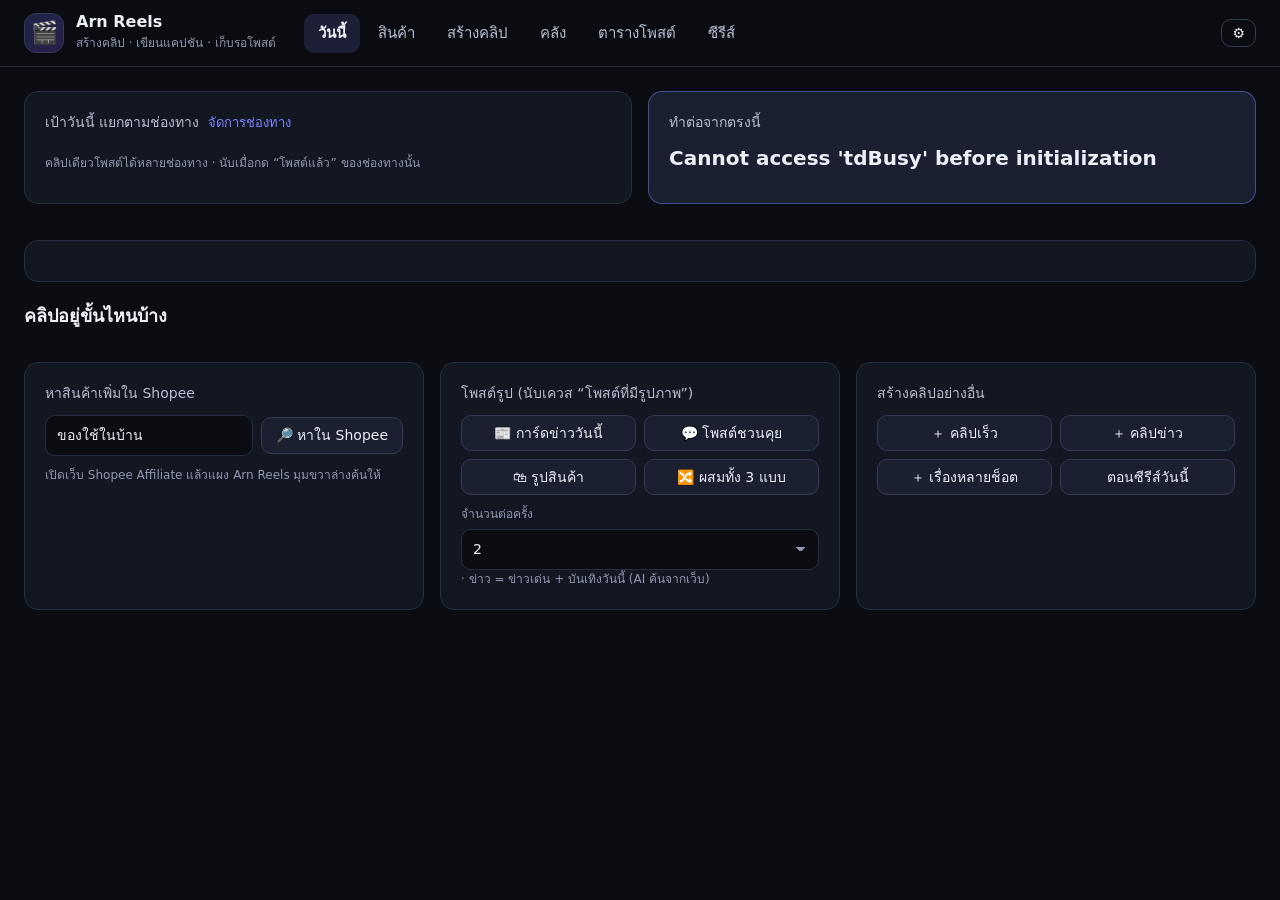
==== commit 8e23d244: "up" ====
--- a/public/index.html
+++ b/public/index.html
@@ -12,20 +12,249 @@
     <span class="logo" aria-hidden="true">🎬</span>
     <div><b>Arn Reels</b><small>สร้างคลิป · เขียนแคปชัน · เก็บรอโพสต์</small></div>
   </div>
+  <nav class="tabs" id="tabs" aria-label="เมนูหลัก">
+    <a href="#today" data-view="today">วันนี้</a>
+    <a href="#products" data-view="products" id="b-products">สินค้า</a>
+    <a href="#create" data-view="create">สร้างคลิป</a>
+    <a href="#library" data-view="library">คลัง <span id="tab-count" class="tab-n"></span></a>
+    <a href="#schedule" data-view="schedule">ตารางโพสต์ <span id="tab-due" class="tab-due" hidden>●</span></a>
+    <a href="#series" data-view="series">ซีรีส์</a>
+  </nav>
   <div class="topbar-right">
     <div id="chips" class="chips" aria-label="สถานะระบบ"></div>
-    <button id="b-settings" class="btn ghost" type="button">⚙ ตั้งค่า</button>
+    <button id="b-settings" class="btn ghost icon" type="button" aria-label="ตั้งค่า" title="ตั้งค่า">⚙</button>
   </div>
 </header>
 
 <main class="layout">
+  <!-- หน้าสินค้า (แท็บ "สินค้า"): ① หาสินค้า ② เลือก ③ ทำคลิป -->
+  <section id="products" class="pview" aria-labelledby="pd-h">
+  <div class="set pr">
+    <div class="set-head">
+      <div><h2 id="pd-h">🛍 คลิปแนะนำสินค้า Shopee</h2><div class="hint">หาสินค้า → เลือก → ทำคลิปบน Meta AI → โพสต์เพจ Facebook</div></div>
+      <button type="button" class="btn ghost icon" id="pd-x" aria-label="ปิด" hidden>✕</button>
+    </div>
+    <div class="pr-body">
+      <!-- 3 ขั้น: ① หาสินค้า (คีย์เวิร์ด → เว็บ Shopee Affiliate) ② เลือกสินค้าในคลัง ③ ทำคลิป -->
+      <nav class="pf-steps" role="tablist" aria-label="ขั้นตอน">
+        <button type="button" class="pf-step" role="tab" data-step="1"><b>1</b><span>หาสินค้า</span></button>
+        <button type="button" class="pf-step" role="tab" data-step="2"><b>2</b><span>เลือกสินค้า <small id="pf-sel-badge"></small></span></button>
+        <button type="button" class="pf-step" role="tab" data-step="3"><b>3</b><span>ทำคลิป <small id="pc-queue"></small></span></button>
+      </nav>
+
+      <!-- ① หาสินค้า -->
+      <section class="pf-pane" data-pane="1">
+        <div class="pf-card">
+          <div class="pf-by" role="group" aria-label="ค้นด้วย">
+            <button type="button" data-by="kw" aria-pressed="true">🔎 คีย์เวิร์ดสินค้า</button>
+            <button type="button" data-by="shop" aria-pressed="false">🏪 ชื่อร้านค้า</button>
+          </div>
+          <label class="pf-label" for="pf-kw" id="pf-kw-l">พิมพ์คีย์เวิร์ดที่จะให้หาใน Shopee</label>
+          <div class="pf-search">
+            <input id="pf-kw" type="search" maxlength="80" placeholder="เช่น ของใช้ในบ้าน, ครีมกันแดด, กระเป๋า" autocomplete="off">
+            <select id="pf-n" aria-label="จำนวนสินค้า"><option value="5">5 ชิ้น</option><option value="10">10 ชิ้น</option><option value="20" selected>20 ชิ้น</option><option value="30">30 ชิ้น</option><option value="50">50 ชิ้น</option></select>
+            <button type="button" class="btn primary" id="pf-go">🔎 หาใน Shopee</button>
+          </div>
+          <div class="pf-chips" id="pf-recent" aria-label="คีย์เวิร์ดล่าสุด"></div>
+          <p class="hint" id="pf-shop-note" hidden>เปิดหน้า <b>ข้อเสนอร้านค้า</b> ของ Shopee Affiliate แล้วแผง Arn Reels (โหมด 🏪 ค้นร้านค้า) หาร้านและดึงสินค้าของร้านให้ (เรียงขายดี) — ไม่ต้องเรียนรู้วิธีค้นก่อน</p>
+        </div>
+        <ol class="pf-how">
+          <li><b>กด “หาใน Shopee”</b> — เปิดเว็บ Shopee Affiliate แท็บใหม่ (ต้องล็อกอินไว้ใน Chrome) แผง <b>🛍 Arn Reels · หาสินค้า</b> มุมขวาล่างจะใส่คีย์เวิร์ดและค้นให้</li>
+          <li><b>ติ๊กสินค้าในแผงนั้น</b> แล้วกด <b>“➕ เพิ่มเข้า Arn Reels”</b> — ได้ลิงก์แอฟฟิลิเอต + รูปสินค้ามาเอง</li>
+          <li><b>กลับมาหน้านี้</b> แล้วไปขั้น <b>2 เลือกสินค้า</b> (กด ↻ ถ้ายังไม่เห็น)</li>
+        </ol>
+        <p class="pf-note">ครั้งแรกเท่านั้น: ถ้าแผงบอกว่า “ยังไม่ได้เรียนรู้วิธีค้น” ให้พิมพ์คำอะไรก็ได้ใน<b>ช่องค้นหาของเว็บ Shopee</b> 1 ครั้ง (เรียง “ขายดี” ไว้ถ้าต้องการ) แล้วกดหาในแผงอีกที · ยังไม่เห็นแผง = ยังไม่ได้ติดตั้ง/รีโหลดส่วนเสริม Arn Reels Companion</p>
+        <details class="pd-import">
+          <summary>มีลิงก์อยู่แล้ว? เพิ่มสินค้าเอง / วางหลายรายการ / ดึงจากมือถือ</summary>
+          <form id="pd-form" class="pd-form">
+            <input id="pd-name" maxlength="150" placeholder="ชื่อสินค้า" autocomplete="off" required>
+            <input id="pd-url" type="url" maxlength="500" placeholder="ลิงก์แอฟฟิลิเอต (https://s.shopee.co.th/…)" autocomplete="off" required>
+            <input id="pd-tags" maxlength="200" placeholder="แท็ก/หมวด (ไม่บังคับ)" autocomplete="off">
+            <input id="pd-note" maxlength="300" placeholder="โน้ต จุดเด่น/ขนาด (ไม่บังคับ)" autocomplete="off">
+            <input id="pd-sales" type="number" min="0" step="1" inputmode="numeric" placeholder="ยอดขาย (ไม่บังคับ)" title="ไว้จัดอันดับ “ขายดี”">
+            <button type="submit" class="btn" id="pd-add">＋ เพิ่มสินค้านี้</button>
+          </form>
+          <details class="pd-import">
+            <summary>วางหลายรายการพร้อมกัน</summary>
+            <p class="hint">1 บรรทัด = 1 สินค้า รูปแบบ <code>ชื่อ | ลิงก์ | แท็ก | โน้ต | ยอดขาย</code> (แท็ก โน้ต ยอดขาย ไม่ต้องใส่ก็ได้ ลิงก์ซ้ำจะข้ามให้)</p>
+            <textarea id="pd-bulk" rows="5" placeholder="ครีมกันแดดสูตรเย็น | https://s.shopee.co.th/xxxx | ความงาม | SPF50 | 1250&#10;หม้อทอดไร้น้ำมัน | https://s.shopee.co.th/yyyy | ครัว | | 830"></textarea>
+            <button type="button" class="btn" id="pd-bulk-go">นำเข้า</button>
+          </details>
+          <!-- สินค้าที่เคยลงคลิปแล้วในแอป Pondy บนมือถือ (อ่านผ่าน adb ไม่แก้ไขอะไรบนมือถือ) -->
+          <details class="pd-import" id="pd-pondy">
+            <summary>📱 ดึงจากแอป Pondy บนมือถือ (สินค้าที่ลงคลิปแล้ว)</summary>
+            <p class="hint">ต่อมือถือเข้าคอม (เปิด USB debugging) แล้วกด “ตรวจมือถือ” — ส่วนใหญ่เป็นลิงก์สินค้า Shopee ธรรมดา ไม่ใช่ลิงก์แอฟฟิลิเอต · ไม่แก้ไขข้อมูลบนมือถือ</p>
+            <div class="row"><button type="button" class="btn sm" id="pp-scan">🔌 ตรวจมือถือ</button></div>
+            <div id="pp-devs" class="pp-devs"></div>
+            <div id="pp-opts" class="pp-opts" hidden>
+              <label>ค้นชื่อ/คีย์เวิร์ด <input id="pp-q" placeholder="เว้นว่าง = ทั้งหมด" autocomplete="off"></label>
+              <label>โพสต์ภายใน
+                <select id="pp-days">
+                  <option value="0.0417">1 ชั่วโมงล่าสุด</option>
+                  <option value="0.25">6 ชั่วโมงล่าสุด</option>
+                  <option value="1">1 วันล่าสุด</option>
+                  <option value="7">7 วันล่าสุด</option>
+                  <option value="30" selected>30 วันล่าสุด</option>
+                  <option value="0">ทั้งหมด</option>
+                </select>
+              </label>
+              <label>แสดงให้เลือกทีละ (รายการ) <input id="pp-limit" type="number" min="1" max="200" step="1" value="10" inputmode="numeric"></label>
+              <div class="row"><button type="button" class="btn sm primary" id="pp-preview">ดูรายการให้เลือก</button><button type="button" class="btn sm danger" id="pp-clear" title="ลบสินค้าที่นำเข้าจากมือถือทั้งหมด (สินค้าที่เพิ่มเองไม่ถูกลบ)">🗑 ล้างที่นำเข้า</button></div>
+              <p id="pp-info" class="hint"></p>
+              <div id="pp-pick" class="pp-pick" hidden>
+                <div class="row"><button type="button" class="btn sm ghost" id="pp-all">เลือกทั้งหมด</button><button type="button" class="btn sm ghost" id="pp-none">ไม่เลือก</button><span id="pp-sel" class="hint"></span></div>
+                <ul id="pp-list" class="pp-list"></ul>
+                <div class="row"><button type="button" class="btn" id="pp-more">＋ แสดงเพิ่มอีก 10</button><button type="button" class="btn primary" id="pp-import">นำเข้าที่เลือก</button></div>
+              </div>
+            </div>
+          </details>
+        </details>
+      </section>
+
+      <!-- ② เลือกสินค้าในคลัง -->
+      <section class="pf-pane" data-pane="2" hidden>
+        <p class="pf-lead">ติ๊ก ☐ สินค้าที่จะทำคลิป · กดกรอบรูปเพื่อใส่/เปลี่ยน <b>📷 รูปสินค้าจริง</b> (ใช้แนบให้ Meta AI) · ตั้ง “ชื่อในคลิป” สั้น ๆ ได้ที่ ✎ แก้ไข</p>
+        <div class="lib-tools">
+          <input id="pd-q" type="search" placeholder="🔍 กรองในคลัง (ชื่อ/แท็ก/โน้ต)" aria-label="กรองสินค้าในคลัง">
+          <select id="pd-shop" aria-label="เลือกร้านค้า"><option value="">🏪 ทุกร้าน</option></select>
+          <select id="pd-sort" aria-label="เรียงสินค้า"><option value="new">เพิ่มล่าสุดก่อน</option><option value="posted">โพสต์ล่าสุดก่อน</option><option value="sales">ขายดีก่อน</option></select>
+          <button type="button" class="btn sm ghost" id="pd-reload" title="โหลดคลังใหม่ (หลังเพิ่มสินค้าจากเว็บ Shopee)">↻</button>
+        </div>
+        <div class="row pf-selbar">
+          <span id="pc-sel" class="hint">ยังไม่ได้เลือกสินค้า</span>
+          <button type="button" class="btn sm" id="pc-all">ติ๊กทั้งหน้า</button>
+          <button type="button" class="btn sm ghost" id="pc-none">ล้างที่ติ๊ก</button>
+          <span id="pd-count" class="hint"></span>
+        </div>
+        <ul id="pd-list" class="pd-list"></ul>
+        <div class="more-row"><button id="pd-more" class="btn" type="button" hidden>โหลดเพิ่ม</button></div>
+        <div id="pd-empty" class="pf-empty" hidden>
+          <p>ยังไม่มีสินค้าในคลัง</p>
+          <button type="button" class="btn sm primary" data-goto="1">← ไปขั้น 1 หาสินค้า</button>
+        </div>
+      </section>
+
+      <!-- ③ ทำคลิปสินค้า (Meta AI) -->
+      <section class="pf-pane" data-pane="3" hidden>
+        <div class="pf-card">
+          <div class="pf-make">
+            <span id="pc-sel3" class="pf-big">ยังไม่ได้เลือกสินค้า</span>
+            <label class="hint">เพลงเสริม <select id="pc-music"></select></label>
+            <button type="button" class="btn primary" id="pc-go" disabled>🎬 สร้างคลิปสินค้า</button>
+          </div>
+          <p id="pc-msg" class="hint" role="status"></p>
+        </div>
+        <ol class="pf-how">
+          <li><b>กด “สร้างคลิปสินค้า”</b> — สินค้าที่เลือกเข้าคิวเป็นร่างในคลังคลิป</li>
+          <li>เปิด <a href="https://www.meta.ai/" target="_blank" rel="noopener noreferrer">meta.ai</a> → แผง Arn Reels โหมด <b>“🛍 คลิปสินค้า”</b> วาง prompt + แนบรูปให้ <b>คุณกดสร้างเอง</b> แล้วกด “✅ ส่งเข้า Arn Reels”</li>
+          <li>กลับมาที่คลังคลิป → <b>“🎞 ใส่ข้อความ + ทำคลิปเสร็จ”</b> → คัดลอกแคปชัน + คอมเมนต์ (ลิงก์) ไปโพสต์ที่เพจ</li>
+        </ol>
+        <details class="pc-set pd-import">
+          <summary>⚙ ตั้งค่า prompt / ตัวอักษร (ตั้งครั้งเดียว ไม่ต้องแตะทุกครั้ง)</summary>
+          <label class="check"><input type="checkbox" id="pc-overlay"> ให้ Arn Reels ใส่ข้อความ “Introducing ♡ / ขอแนะนำ / ชื่อสินค้า” เอง (ตัวไทยถูกเสมอ — สั่ง Meta AI เว้นที่ว่างแทน)</label>
+          <div class="row">
+            <span class="hint">รูปอ้างอิงตัวอักษร (โทรศัพท์สีชมพู):</span>
+            <img id="pc-typo-img" class="pc-thumb" alt="รูปอ้างอิงตัวอักษร" hidden>
+            <button type="button" class="btn sm" id="pc-typo-up">📎 อัปโหลด</button>
+            <button type="button" class="btn sm ghost" id="pc-typo-del" hidden>ลบ</button>
+          </div>
+          <label class="field">เทมเพลต prompt <span class="hint">ช่องที่ระบบเติมให้: [ชื่อแบรนด์] [ชื่อสินค้า] [คำอ่าน หากจำเป็น] · “TikTok and Shopee” เปลี่ยนเป็น Facebook Reels อัตโนมัติ</span>
+            <textarea id="pc-tpl" rows="10" spellcheck="false"></textarea>
+          </label>
+          <div class="row">
+            <button type="button" class="btn sm primary" id="pc-save">บันทึกตั้งค่า</button>
+            <button type="button" class="btn sm ghost" id="pc-reset">คืนค่าเทมเพลต V4.0</button>
+          </div>
+        </details>
+      </section>
+    </div>
+    <div class="pf-nav">
+      <button type="button" class="btn ghost" id="pf-back">← ย้อนกลับ</button>
+      <button type="button" class="btn primary" id="pf-next">ถัดไป →</button>
+    </div>
+    <div class="set-foot">
+      <p id="pd-msg" class="msg" role="status" aria-live="polite"></p>
+      <button type="button" class="btn ghost" id="pd-close" hidden>ปิด</button>
+    </div>
+  </div>
+</section>
+  <!-- ซีรีส์รายวัน: หน้าเดิม (series.html) ฝังไว้ในแท็บ ไม่เปลี่ยนหน้า -->
+  <section id="seriesview" class="pview" aria-label="ซีรีส์รายวัน"><iframe id="series-frame" title="ซีรีส์รายวัน" loading="lazy"></iframe></section>
+  <!-- ตารางโพสต์: แถว = เวลา · คอลัมน์ = ช่องทาง -->
+  <section id="schedview" class="pview" aria-labelledby="sc-h">
+    <div class="sc-head">
+      <h2 id="sc-h">ตารางโพสต์</h2>
+      <div id="sc-days" class="seg" role="group" aria-label="เลือกวัน"></div>
+      <span class="act-gap"></span>
+      <button type="button" class="btn" id="sc-channels">ช่องทาง / เวลาประจำ</button>
+      <button type="button" class="btn primary" id="sc-fill">จัดคลิปพร้อมโพสต์ลงช่องว่างให้</button>
+    </div>
+    <div id="sc-due" class="due-bar" hidden></div>
+    <div class="sc-wrap"><table class="sc-table" id="sc-table"></table></div>
+    <div class="row sc-foot">
+      <span class="hint">เพิ่มเวลาเฉพาะวันนี้:</span>
+      <select id="sc-add-ch" aria-label="ช่องทาง"></select>
+      <input id="sc-add-t" type="time" value="20:00" aria-label="เวลา">
+      <button type="button" class="btn sm" id="sc-add">＋ เพิ่มช่อง</button>
+      <span class="hint">· ถึงเวลาแล้วหน้าเว็บจะเตือน (ต้องเปิด Arn Reels ไว้) · ตั้งเวลาใน Meta Business Suite / YouTube Studio เองแล้วกด “ตั้งเวลาแล้ว” ได้</span>
+    </div>
+  </section>
+  <!-- หน้าวันนี้: เป้าวันนี้ + ทำต่อจากตรงนี้ + สายพานคลิปสินค้า + ทางลัด -->
+  <section id="today" class="today" aria-labelledby="td-h">
+    <h2 id="td-h" class="sr-only">วันนี้</h2>
+    <div class="td-top">
+      <div class="td-card">
+        <div class="td-label">เป้าวันนี้ แยกตามช่องทาง <button type="button" class="linkbtn" id="td-goal-edit">จัดการช่องทาง</button></div>
+        <div id="td-goals" class="td-goals"></div>
+        <div class="hint" id="td-goal-note">คลิปเดียวโพสต์ได้หลายช่องทาง · นับเมื่อกด “โพสต์แล้ว” ของช่องทางนั้น</div>
+      </div>
+      <div class="td-card td-next">
+        <div id="td-due" class="due-bar" hidden></div>
+        <div class="td-label">ทำต่อจากตรงนี้</div>
+        <div class="td-next-t" id="td-next-t">…</div>
+        <div class="row"><button type="button" class="btn primary" id="td-next-go" hidden></button></div>
+      </div>
+    </div>
+    <div class="td-card td-quests" id="td-quests"></div>
+    <h3 class="td-h3">คลิปอยู่ขั้นไหนบ้าง</h3>
+    <div class="td-pipe" id="td-pipe"></div>
+    <div class="td-top">
+      <div class="td-card">
+        <label class="td-label" for="td-kw">หาสินค้าเพิ่มใน Shopee</label>
+        <div class="row td-kwrow"><input id="td-kw" type="search" maxlength="80" placeholder="เช่น ของใช้ในบ้าน" autocomplete="off"><button type="button" class="btn" id="td-kw-go">🔎 หาใน Shopee</button></div>
+        <div class="hint">เปิดเว็บ Shopee Affiliate แล้วแผง Arn Reels มุมขวาล่างค้นให้</div>
+      </div>
+      <div class="td-card">
+        <div class="td-label">โพสต์รูป (นับเควส “โพสต์ที่มีรูปภาพ”)</div>
+        <div class="td-quick">
+          <button type="button" class="btn" data-photo="news">📰 การ์ดข่าววันนี้</button>
+          <button type="button" class="btn" data-photo="ask">💬 โพสต์ชวนคุย</button>
+          <button type="button" class="btn" data-photo="product">🛍 รูปสินค้า</button>
+          <button type="button" class="btn" data-photo="mix">🔀 ผสมทั้ง 3 แบบ</button>
+        </div>
+        <label class="hint">จำนวนต่อครั้ง <select id="ph-count"><option>1</option><option selected>2</option><option>3</option><option>4</option><option>6</option></select> · ข่าว = ข่าวเด่น + บันเทิงวันนี้ (AI ค้นจากเว็บ)</label>
+      </div>
+      <div class="td-card">
+        <div class="td-label">สร้างคลิปอย่างอื่น</div>
+        <div class="td-quick">
+          <button type="button" class="btn" data-quick="make">＋ คลิปเร็ว</button>
+          <button type="button" class="btn" data-quick="news">＋ คลิปข่าว</button>
+          <button type="button" class="btn" data-quick="story">＋ เรื่องหลายช็อต</button>
+          <a class="btn" href="#series">ตอนซีรีส์วันนี้</a>
+        </div>
+      </div>
+    </div>
+  </section>
+
   <!-- ซ้าย: สตูดิโอ 4 ขั้นตอน -->
   <section class="studio surface" id="studio" data-mode="make" aria-labelledby="studio-h">
     <h2 id="studio-h">สร้างคลิปใหม่</h2>
-    <div id="mode" class="seg mode" role="group" aria-label="โหมดการสร้าง">
-      <button type="button" data-m="make" aria-pressed="true">✍ คลิปเร็ว</button>
-      <button type="button" data-m="news" aria-pressed="false">📰 ข่าว</button>
-      <button type="button" data-m="story" aria-pressed="false" title="เรื่องหลายช็อต: สร้างรูป/คลิปทีละช็อตแล้วรวม — มีคลังตัวละครคุมหน้าตาให้ต่อเนื่อง">🎞 เรื่องหลายช็อต</button>
+    <p class="mode-q">จะทำคลิปแบบไหน</p>
+    <div id="mode" class="mode-cards" role="group" aria-label="แบบคลิป">
+      <button type="button" data-m="make" aria-pressed="true"><b>✍ คลิปเร็ว</b><span>พิมพ์เนื้อหา → ข้อความบนจอ + รูป + เสียงพากย์ เรนเดอร์ในเครื่อง · หรือให้ AI คิด prompt ไปสร้างวิดีโอบน Meta AI</span></button>
+      <button type="button" data-m="news" aria-pressed="false"><b>📰 คลิปข่าว</b><span>ค้นข่าว/วางลิงก์ → เรียบเรียงใหม่ + ใส่ที่มา</span></button>
+      <button type="button" data-go="products"><b>🛍 คลิปสินค้า</b><span>จากคลังสินค้า Shopee · prompt ไวรัล 4 ช็อต → Meta AI</span></button>
+      <button type="button" data-m="story" aria-pressed="false" title="เรื่องหลายช็อต: สร้างรูป/คลิปทีละช็อตแล้วรวม — มีคลังตัวละครคุมหน้าตาให้ต่อเนื่อง"><b>🎞 เรื่องหลายช็อต</b><span>หนังสั้น ตัวละครเดิมทุกช็อต รวมเป็นคลิปเดียว</span></button>
     </div>
     <p class="make-only news-note" style="opacity:.8">คลิปเดียว: พิมพ์เนื้อหา → AI แบ่งข้อความบนจอ → เรนเดอร์ในเบราว์เซอร์รวดเดียว (พื้นหลัง: ธีม/รูปจากที่มา/รูปที่สร้างเอง)</p>
     <p class="news-only news-note">เรียบเรียงข่าวด้วยถ้อยคำของเรา + ใส่ที่มา ·
@@ -47,6 +276,15 @@
       <label class="field">ป้ายบนคลิป <span class="hint">ไม่บังคับ เช่น “ตอนที่ 20” หรือ “สปอย · ตอนที่ 20” — ขึ้นป้ายเล็กมุมขวาบนทุกฉาก</span>
         <input id="f-badge" maxlength="40" placeholder="เช่น ตอนที่ 20" autocomplete="off">
       </label>
+      <!-- โหมดข่าว: พิมพ์หัวข้อ → AI ค้นข่าวล่าสุดจากหลายสำนัก → ใส่เนื้อข่าว + ที่มาให้ -->
+      <div class="field news-only" id="nf">
+        <div class="field-label">🔎 ให้ AI ค้นข่าวจากหัวข้อ <span class="hint">ค้นข่าวล่าสุดหลายสำนัก แล้วใส่เนื้อข่าว + ลิงก์ที่มาให้ (ใช้ Claude Code)</span></div>
+        <div class="rss-bar">
+          <input id="f-newsq" maxlength="200" placeholder="เช่น Binance โดนแฮ็ก เงินในนั้นยังปลอดภัยไหม (เว้นว่าง = ใช้ชื่อคลิป)" autocomplete="off">
+          <button id="b-findnews" class="btn sm primary" type="button">🔎 ค้นข่าว</button>
+        </div>
+        <p id="nf-note" class="hint" hidden></p>
+      </div>
       <!-- โหมดข่าว: เลือกข่าวจากฟีด RSS ที่เพิ่มไว้ -->
       <div id="rss" class="rss news-only">
         <div class="field-label">ข่าวจากฟีด RSS</div>
@@ -158,6 +396,10 @@
         <input type="checkbox" id="f-voice">
         <span class="switch" aria-hidden="true"></span>
         <span class="toggle-text">🎙 เสียงพากย์ไทย <small id="voice-note">อ่านข้อความทีละฉาก</small></span>
+      </label>
+      <label class="field">สไตล์เสียงพากย์
+        <select id="f-tone"></select>
+        <span class="hint">ชุดเดียวกับเรื่องหลายช็อต/ซีรีส์ · น้ำเสียงต่างกันได้เฉพาะเสียง Gemini (ตั้งค่า → เสียงพากย์)</span>
       </label>
       <label class="field">เพลงพื้นหลัง
         <select id="f-music"></select>
@@ -198,6 +440,7 @@
       <button type="button" data-k="" aria-pressed="true">ทุกชนิด</button>
       <button type="button" data-k="quick" aria-pressed="false">✍ คลิปเร็ว</button>
       <button type="button" data-k="story" aria-pressed="false">🎞 เรื่อง</button>
+      <button type="button" data-k="product" aria-pressed="false">🛍 สินค้า</button>
     </div>
     <div id="grid"></div>
     <div class="more-row"><button id="more" class="btn" type="button" hidden>โหลดเพิ่ม</button></div>
@@ -357,71 +600,7 @@
   </form>
 </dialog>
 
-<!-- คลังสินค้าแอฟฟิลิเอต: เก็บลิงก์ที่ผู้ใช้มี (Shopee ฯลฯ) — ค้นหา/เพิ่ม/แก้/นำเข้าหลายรายการ -->
-<dialog id="products" aria-labelledby="pd-h">
-  <div class="set pr">
-    <div class="set-head">
-      <div><h2 id="pd-h">🛍 คลังสินค้าแอฟฟิลิเอต</h2><div class="hint">เก็บลิงก์สินค้า (Shopee ฯลฯ) ที่คุณมีไว้ที่นี่ — AI เลือกให้ว่าคลิปไหนควรแปะสินค้าไหน</div></div>
-      <button type="button" class="btn ghost icon" id="pd-x" aria-label="ปิด">✕</button>
-    </div>
-    <div class="pr-body">
-      <form id="pd-form" class="pd-form">
-        <input id="pd-name" maxlength="150" placeholder="ชื่อสินค้า" autocomplete="off" required>
-        <input id="pd-url" type="url" maxlength="500" placeholder="ลิงก์แอฟฟิลิเอต (https://…)" autocomplete="off" required>
-        <input id="pd-tags" maxlength="200" placeholder="แท็ก/หมวด เช่น ความงาม, ครัว (ไม่บังคับ)" autocomplete="off">
-        <input id="pd-note" maxlength="300" placeholder="โน้ต เช่น จุดเด่น/ขนาด (ไม่บังคับ)" autocomplete="off">
-        <input id="pd-sales" type="number" min="0" step="1" inputmode="numeric" placeholder="ยอดขาย (ตัวเลข ไม่บังคับ)" title="ไว้จัดอันดับ “ขายดี” — ใส่จากแดชบอร์ด Shopee Affiliate ของคุณ">
-        <button type="submit" class="btn primary" id="pd-add">＋ เพิ่มสินค้า</button>
-      </form>
-      <!-- สินค้าที่เคยลงคลิปแล้วในแอป Pondy บนมือถือ (อ่านผ่าน adb ไม่แก้ไขอะไรบนมือถือ) -->
-      <details class="pd-import" id="pd-pondy">
-        <summary>📱 ดึงจากแอป Pondy บนมือถือ (สินค้าที่ลงคลิปแล้ว)</summary>
-        <p class="hint">ต่อมือถือเข้าคอม (เปิด USB debugging) แล้วกด “ตรวจมือถือ” — อ่านเฉพาะสินค้าที่โพสต์แล้วพร้อมลิงก์ (ส่วนใหญ่เป็นลิงก์สินค้า Shopee ธรรมดา ไม่ใช่ลิงก์แอฟฟิลิเอต — ดูคำเตือนในหน้าแนะนำสินค้า) ไม่แก้ไขข้อมูลบนมือถือ</p>
-        <div class="row"><button type="button" class="btn sm" id="pp-scan">🔌 ตรวจมือถือ</button></div>
-        <div id="pp-devs" class="pp-devs"></div>
-        <div id="pp-opts" class="pp-opts" hidden>
-          <label>ค้นชื่อ/คีย์เวิร์ด <input id="pp-q" placeholder="เว้นว่าง = ทั้งหมด" autocomplete="off"></label>
-          <label>โพสต์ภายใน
-            <select id="pp-days">
-              <option value="0.0417">1 ชั่วโมงล่าสุด</option>
-              <option value="0.25">6 ชั่วโมงล่าสุด</option>
-              <option value="1">1 วันล่าสุด</option>
-              <option value="7">7 วันล่าสุด</option>
-              <option value="30" selected>30 วันล่าสุด</option>
-              <option value="0">ทั้งหมด</option>
-            </select>
-          </label>
-          <label>แสดงให้เลือกทีละ (รายการ) <input id="pp-limit" type="number" min="1" max="200" step="1" value="10" inputmode="numeric"></label>
-          <div class="row"><button type="button" class="btn sm primary" id="pp-preview">ดูรายการให้เลือก</button><button type="button" class="btn sm danger" id="pp-clear" title="ลบสินค้าที่นำเข้าจากมือถือทั้งหมด (สินค้าที่เพิ่มเองไม่ถูกลบ)">🗑 ล้างที่นำเข้า</button></div>
-          <p id="pp-info" class="hint"></p>
-          <div id="pp-pick" class="pp-pick" hidden>
-            <div class="row"><button type="button" class="btn sm ghost" id="pp-all">เลือกทั้งหมด</button><button type="button" class="btn sm ghost" id="pp-none">ไม่เลือก</button><span id="pp-sel" class="hint"></span></div>
-            <ul id="pp-list" class="pp-list"></ul>
-            <div class="row"><button type="button" class="btn" id="pp-more">＋ แสดงเพิ่มอีก 10</button><button type="button" class="btn primary" id="pp-import">นำเข้าที่เลือก</button></div>
-          </div>
-        </div>
-      </details>
-      <details class="pd-import">
-        <summary>วางหลายรายการพร้อมกัน</summary>
-        <p class="hint">1 บรรทัด = 1 สินค้า รูปแบบ <code>ชื่อ | ลิงก์ | แท็ก | โน้ต | ยอดขาย</code> (แท็ก โน้ต ยอดขาย ไม่ต้องใส่ก็ได้ ลิงก์ซ้ำจะข้ามให้)</p>
-        <textarea id="pd-bulk" rows="5" placeholder="ครีมกันแดดสูตรเย็น | https://s.shopee.co.th/xxxx | ความงาม | SPF50 | 1250&#10;หม้อทอดไร้น้ำมัน | https://s.shopee.co.th/yyyy | ครัว | | 830"></textarea>
-        <button type="button" class="btn" id="pd-bulk-go">นำเข้า</button>
-      </details>
-      <div class="lib-tools">
-        <input id="pd-q" type="search" placeholder="🔍 ค้นหาสินค้า (ชื่อ/แท็ก/โน้ต)" aria-label="ค้นหาสินค้า">
-        <select id="pd-sort" aria-label="เรียงสินค้า"><option value="new">เพิ่มล่าสุดก่อน</option><option value="posted">โพสต์ล่าสุดก่อน</option><option value="sales">ขายดีก่อน</option></select>
-      </div>
-      <p id="pd-count" class="hint"></p>
-      <ul id="pd-list" class="pd-list"></ul>
-      <div class="more-row"><button id="pd-more" class="btn" type="button" hidden>โหลดเพิ่ม</button></div>
-      <p id="pd-empty" class="muted" hidden>ยังไม่มีสินค้า — เพิ่มด้านบน หรือวางหลายรายการพร้อมกัน</p>
-    </div>
-    <div class="set-foot">
-      <p id="pd-msg" class="msg" role="status" aria-live="polite"></p>
-      <button type="button" class="btn ghost" id="pd-close">ปิด</button>
-    </div>
-  </div>
-</dialog>
+
 
 <!-- สินค้าที่ AI เลือกให้เข้ากับคลิป: ชื่อลิงก์ + URL + ประโยคชวน คัดลอกไปวางตอนเพิ่ม "สินค้าแอฟฟิลิเอต" บน Facebook -->
 <dialog id="recs" aria-labelledby="rc-h">
@@ -542,17 +721,23 @@
 <dialog id="story" aria-labelledby="st-h">
   <div class="set st">
     <div class="set-head">
-      <div><h2 id="st-h">🎞 โปรเจกต์เรื่อง</h2><div class="hint">หนังสั้นหลายช็อต — ตัวละคร/สถานที่เดิมทุกช็อต · สร้างช็อตละ ~8 วินาทีใน Meta AI แล้วนำมาต่อกัน</div></div>
+      <div><h2 id="st-h">🎞 โปรเจกต์เรื่อง</h2><div class="hint">เรื่องหลายช็อต — ตัวละคร/สถานที่เหมือนเดิมทุกช็อต · สร้างรูปหรือคลิปทีละช็อตด้วย AI แล้วรวมเป็นวิดีโอพร้อมคำบรรยาย/เสียงพากย์</div></div>
       <button type="button" class="btn ghost icon" id="st-x" aria-label="ปิด">✕</button>
     </div>
     <div class="st-bar">
       <select id="st-sel" aria-label="เลือกโปรเจกต์"></select>
-      <button id="st-new" class="btn sm" type="button">＋ โปรเจกต์ใหม่</button>
+      <button id="st-create" class="btn sm primary" type="button">＋ สร้างใหม่</button>
+      <button id="st-new" hidden class="btn sm" type="button">＋ โปรเจกต์ใหม่</button>
+      <button id="st-import" hidden class="btn sm" type="button" title="วาง prompt หนังสั้นที่เขียนไว้แล้ว (SCENE 1 — … (0–10s)) ให้แยกเป็นตัวละคร/ช็อตตามต้นฉบับ ไม่ใช้ AI">📥 นำเข้า prompt</button>
+      <button id="st-topic" hidden class="btn sm primary" type="button" title="ใส่หัวข้อ เลือกแนวเรื่อง/แนวภาพ ให้ AI ค้นข้อมูลแล้วเขียนสตอรีบอร์ดรูปเดียวหลายช่อง">✨ สร้างจากหัวข้อ</button>
+      <button id="st-fan" hidden class="btn sm" type="button" title="ใส่ผลบอล/มุก แล้วให้ AI เขียนสคริปต์หนังสั้นล้อเลียนสายฮา สร้างโปรเจกต์ให้ทันที">⚽ แฟนบอลสายฮา</button>
       <button id="st-del" class="btn sm danger" type="button" title="ลบโปรเจกต์นี้">🗑</button>
     </div>
     <div id="st-empty" class="st-empty" hidden>
       <p>ยังไม่มีโปรเจกต์เรื่อง</p>
-      <button id="st-new2" class="btn primary" type="button">＋ สร้างโปรเจกต์แรก</button>
+      <button id="st-create2" class="btn primary" type="button">＋ สร้างเรื่องแรก</button>
+      <button id="st-new2" hidden type="button"></button>
+      <button id="st-import2" hidden type="button"></button>
     </div>
     <div id="st-main" hidden>
       <div id="st-tabs" class="seg st-tabs" role="group" aria-label="ส่วนของโปรเจกต์">
@@ -582,6 +767,48 @@
 </div>
 
 <!-- หน้าต่างถามยืนยัน/ถามค่า ในตัวแอป (แทน confirm()/prompt() ของเบราว์เซอร์ ซึ่งบางหน้าจอไม่รองรับ) -->
+<!-- ช่องทางโพสต์: หลายเพจ Facebook + ช่อง YouTube -->
+<dialog id="channels" aria-labelledby="ch-h">
+  <div class="set pr">
+    <div class="set-head">
+      <div><h2 id="ch-h">ช่องทางโพสต์</h2><div class="hint">เพจ Facebook กี่เพจก็ได้ + ช่อง YouTube · แต่ละช่องทางมีเป้าต่อวัน เวลาประจำ และชนิดคลิปของตัวเอง</div></div>
+      <button type="button" class="btn ghost icon" id="ch-x" aria-label="ปิด">✕</button>
+    </div>
+    <div class="pr-body">
+      <div id="ch-list" class="ch-list"></div>
+      <div class="row"><button type="button" class="btn" id="ch-add-fb">＋ เพจ Facebook</button><button type="button" class="btn" id="ch-add-yt">＋ ช่อง YouTube</button></div>
+      <p class="hint">โพสต์อัตโนมัติยังไม่เปิด — ตอนนี้ใช้แผงโพสต์ทีละขั้น หรือให้ Claude เตรียมโพสต์ให้ตามเวลา (เพจ Liem)</p>
+    </div>
+    <div class="set-foot"><p id="ch-msg" class="msg" role="status" aria-live="polite"></p><button type="button" class="btn ghost" id="ch-close">ปิด</button></div>
+  </div>
+</dialog>
+
+<!-- แผงโพสต์ลงเพจ: ทำทีละขั้น ติ๊กเองเมื่อกดปุ่มของขั้นนั้น -->
+<dialog id="postpanel" class="drawer" aria-labelledby="pp2-h">
+  <div class="set pr">
+    <div class="set-head">
+      <div><h2 id="pp2-h">📤 โพสต์ลงเพจ</h2><div class="hint" id="pp2-sub"></div></div>
+      <button type="button" class="btn ghost icon" id="pp2-x" aria-label="ปิด">✕</button>
+    </div>
+    <div class="pr-body">
+      <nav class="pp2-chs" id="pp2-chs" aria-label="เลือกช่องทาง"></nav>
+      <ol class="post-steps" id="pp2-steps">
+        <li data-k="dl"><span class="dot">1</span><div><div class="row"><b>ดาวน์โหลดวิดีโอ</b><a class="btn sm" id="pp2-dl">⬇ ดาวน์โหลด</a></div></div></li>
+        <li data-k="yttitle" class="yt-only"><span class="dot">2</span><div><div class="row"><b>ชื่อคลิป (ไม่เกิน 100 ตัวอักษร)</b><button type="button" class="btn sm" id="pp2-ytt">📋 คัดลอก</button></div><pre class="post-text" id="pp2-yttext"></pre></div></li>
+        <li data-k="cap"><span class="dot">2</span><div><div class="row"><b id="pp2-cap-t">คัดลอกแคปชัน + แฮชแท็ก</b><button type="button" class="btn sm" id="pp2-cap">📋 คัดลอก</button></div><pre class="post-text" id="pp2-captext"></pre></div></li>
+        <li data-k="up"><span class="dot">3</span><div><div class="row"><b id="pp2-up-t">อัปโหลด Reels ที่เพจ</b><a class="btn sm" id="pp2-open" href="https://business.facebook.com/latest/home" target="_blank" rel="noopener noreferrer">↗ เปิด Meta Business Suite</a></div><p class="hint" id="pp2-up-h">แผง “🎬 Arn Reels · โพสต์” มุมซ้ายล่างช่วยแนบวิดีโอ + วางแคปชันให้ได้ (ส่วนเสริม v0.6)</p></div></li>
+        <li data-k="cmt" id="pp2-cmt-li" class="fb-only"><span class="dot">4</span><div><div class="row"><b>คอมเมนต์แรก (ลิงก์)</b><button type="button" class="btn sm" id="pp2-cmt">💬 คัดลอก</button></div><pre class="post-text" id="pp2-cmttext"></pre><p class="warn-note">วางเป็นคอมเมนต์ใต้โพสต์ ไม่ใส่ในแคปชัน</p></div></li>
+        <li data-k="url"><span class="dot">5</span><div><label class="field">ลิงก์โพสต์ (ไม่ใส่ก็ได้)<input id="pp2-url" type="url" placeholder="https://www.facebook.com/…" autocomplete="off"></label></div></li>
+      </ol>
+    </div>
+    <div class="set-foot">
+      <p id="pp2-msg" class="msg" role="status" aria-live="polite"></p>
+      <button type="button" class="btn ghost" id="pp2-next" hidden>คลิปถัดไป →</button>
+      <button type="button" class="btn primary" id="pp2-done">✅ โพสต์แล้ว</button>
+    </div>
+  </div>
+</dialog>
+
 <dialog id="ask" aria-labelledby="ask-t">
   <form method="dialog" class="ask">
     <h3 id="ask-t"></h3>
@@ -596,6 +823,7 @@
 
 <div id="toast" class="toast" role="status" aria-live="polite" hidden></div>
 <script src="generators.js"></script>
+<script src="tplb.js"></script>
 <script src="render.js"></script>
 <script src="app.js"></script>
 <script src="story.js"></script>
--- a/public/style.css
+++ b/public/style.css
@@ -36,13 +36,16 @@
 .btn:hover:not(:disabled) { border-color: var(--accent); }
 .btn:active:not(:disabled) { transform: translateY(1px); }
 .btn:disabled { opacity: .5; cursor: not-allowed; }
-/* ปุ่มที่กำลังทำงาน: แถบเติมในปุ่มตาม % (--p) หรือแถบวิ่งเมื่อไม่ทราบ % */
+/* ปุ่มที่กำลังทำงาน: แถบบาง ๆ ที่ขอบล่างของปุ่ม เติมตาม % (--p) หรือวิ่งไปมาเมื่อไม่ทราบ % — ใช้สีตัวอักษรของปุ่มเอง จึงเห็นได้ทั้งปุ่มหลัก (พื้นม่วง) และปุ่มธรรมดา */
 button.btn.working, button.btn.working:disabled { opacity: 1; cursor: progress; white-space: nowrap; border-color: var(--accent);
-  background-image: linear-gradient(90deg, color-mix(in srgb, var(--accent) 45%, transparent) var(--p, 0%), transparent var(--p, 0%)); }
-button.btn.working.indet { background-image: linear-gradient(90deg, transparent, color-mix(in srgb, var(--accent) 55%, transparent), transparent);
-  background-size: 45% 100%; background-repeat: no-repeat; animation: btn-slide 1.2s linear infinite; }
-@keyframes btn-slide { 0% { background-position: -60% 0; } 100% { background-position: 160% 0; } }
-@media (prefers-reduced-motion: reduce) { button.btn.working.indet { animation: none; background-size: 100% 100%; } }
+  background-image: linear-gradient(color-mix(in srgb, currentColor 80%, transparent), color-mix(in srgb, currentColor 80%, transparent));
+  background-repeat: no-repeat; background-position: left bottom; background-size: var(--p, 0%) 3px; transition: background-size .3s; }
+button.btn.working.indet { background-size: 30% 3px; transition: none; animation: btn-slide 1.2s ease-in-out infinite; }
+@keyframes btn-slide { 0% { background-position: -40% 100%; } 100% { background-position: 140% 100%; } }
+@media (prefers-reduced-motion: reduce) { button.btn.working.indet { animation: none; background-size: 100% 3px; } }
+/* งานที่หยุดได้: ชี้/โฟกัสที่ปุ่ม → ข้อความเป็น "✕ หยุด" กดแล้วยกเลิกงาน */
+button.btn.working.stoppable { cursor: pointer; }
+button.btn.working.stoppable:hover, button.btn.working.stoppable:focus-visible { border-color: #e06464; background-color: #7a2a2a; color: #fff; }
 .btn.primary { background: var(--accent); border-color: var(--accent); color: var(--accent-ink); font-weight: 700; }
 .btn.primary:hover:not(:disabled) { filter: brightness(1.08); }
 .btn.ghost { background: transparent; }
@@ -399,16 +402,38 @@
 @media (max-width: 640px) { .st-grid2 { grid-template-columns: minmax(0, 1fr); } }
 .st-merged, .st-merged-list { display: grid; gap: 10px; grid-template-columns: minmax(0, 1fr); }
 .st-merged { margin-top: 8px; padding: 12px; border: 1px solid var(--line); border-radius: 10px; }
+.st-sheet { display: grid; gap: 8px; margin-top: 8px; }
+.st-pending { margin: 0; padding: 8px 10px; border-radius: 8px; font-size: 13px; font-weight: 700; color: #f2c46d; background: color-mix(in srgb, #f2c46d 12%, transparent); border: 1px solid color-mix(in srgb, #f2c46d 45%, transparent); }
+.st-why { margin: 6px 0 0; color: #f2c46d; }
+.st-sheet-grid { display: grid; gap: 6px; grid-template-columns: repeat(auto-fill, minmax(84px, 1fr)); }
+.st-sheet-grid figure { margin: 0; }
+.st-sheet-grid img { width: 100%; display: block; border-radius: 6px; border: 1px solid var(--line); }
+.st-sheet-grid figcaption { font-size: 12px; text-align: center; margin-top: 2px; }
 .st-map { display: grid; gap: 8px; padding: 12px; border: 1px solid var(--accent); border-radius: 10px; }
 .st-map h3 { margin: 0; font-size: 15px; }
 .st-map-row { display: grid; grid-template-columns: 56px minmax(0, 1fr) auto minmax(0, 1.4fr); align-items: center; gap: 10px; }
 .st-map-row img, .st-map-ph { width: 56px; height: 72px; object-fit: cover; border-radius: 6px; background: #000; display: grid; place-items: center; }
 .st-map-name { overflow: hidden; text-overflow: ellipsis; white-space: nowrap; font-size: 12px; }
+/* จอแคบ: รูป + ชื่อไฟล์ แถวบน, ตัวเลือกช็อตเต็มความกว้างแถวล่าง */
+@media (max-width: 560px) {
+  .st-map-row { grid-template-columns: 56px minmax(0, 1fr); }
+  .st-map-row > span:nth-of-type(2) { display: none; }
+  .st-map-row select { grid-column: 1 / -1; }
+}
 .st-steps { display: flex; flex-wrap: wrap; align-items: center; gap: 10px 16px; padding: 10px 12px; margin-bottom: 14px; border: 1px solid var(--line); border-radius: 10px; }
 .st-steps ol { display: flex; flex-wrap: wrap; gap: 6px 14px; list-style: none; margin: 0; padding: 0; flex: 1 1 320px; font-size: 13px; color: var(--muted, #9aa); }
 .st-steps li.done { color: #7be0a0; }
 .st-steps li.now { color: var(--accent); font-weight: 700; }
 .st-steps .btn { white-space: nowrap; min-height: 42px; }
+.st-step-link { background: none; border: 0; padding: 0; font: inherit; color: inherit; cursor: pointer; text-decoration: underline dotted; text-underline-offset: 3px; }
+.st-step-link:hover { color: var(--accent); }
+dialog.st-newdlg { width: min(520px, calc(100vw - 24px)); padding: 0; }
+.st-choices { display: grid; gap: 8px; }
+.st-choice { display: flex; gap: 10px; align-items: flex-start; padding: 10px 12px; border: 1px solid var(--line); border-radius: 10px; cursor: pointer; }
+.st-choice:has(input:checked) { border-color: var(--accent); background: color-mix(in srgb, var(--accent) 10%, transparent); }
+.st-choice input { margin-top: 3px; width: auto; }
+.st-choice span { display: grid; gap: 2px; }
+.st-choice small { color: var(--muted, #9aa); font-size: 12px; line-height: 1.45; }
 .st-video video, .st-video .st-still { width: 100%; max-width: 270px; max-height: 360px; background: #000; border-radius: 8px; justify-self: start; object-fit: contain; }
 .st-asm { border: 1px solid var(--accent); border-radius: var(--r-sm); padding: 12px 14px; display: grid; gap: 10px; background: color-mix(in srgb, var(--accent) 6%, transparent); grid-template-columns: minmax(0, 1fr); }
 .st-asm h3 { font-size: 15px; }
@@ -417,3 +442,251 @@
 
 .ext-steps { margin: 6px 0 10px; padding-left: 20px; font-size: 13.5px; color: var(--muted); display: grid; gap: 4px; }
 .ext-steps code { word-break: break-all; }
+
+/* เมนู “สร้างใหม่” ของโปรเจกต์เรื่อง: การ์ดเลือกวิธีสร้าง */
+dialog.st-create { width: min(480px, calc(100vw - 24px)); padding: 0; }
+.st-way { display: flex; gap: 12px; align-items: flex-start; width: 100%; text-align: left; padding: 12px 14px; margin: 0 0 8px; border: 1px solid var(--line); border-radius: 10px; background: transparent; color: inherit; cursor: pointer; font: inherit; }
+.st-way:hover, .st-way:focus-visible { border-color: var(--accent, #7c6cff); background: rgba(124, 108, 255, .08); outline: none; }
+.st-way.rec { border-color: var(--accent, #7c6cff); }
+.st-way-ico { font-size: 22px; line-height: 1.2; }
+.st-way b { display: block; }
+.st-way small { display: block; color: var(--muted); margin-top: 2px; }
+
+/* เทมเพลต B (ตอนรวมคลิป): ช่องข้อความ/คำเสียง/มิเตอร์ในการ์ดช็อต + ฟอร์มตั้งค่าในกรอบรวมคลิป */
+.st-tpl { display: grid; gap: 8px; border-left: 3px solid var(--accent); padding-left: 10px; }
+.st-tpl-form { border-top: 1px solid var(--line); padding-top: 8px; display: grid; gap: 8px; }
+.st-tpl-form summary { cursor: pointer; font-size: 13px; color: var(--muted); }
+.st-tpl-form .st-opt input[type=number] { width: 64px; margin: 0 4px; }
+
+/* ---- คลิปสินค้า (Meta AI) ---- */
+.pc-steps { margin: 6px 0 10px; padding-left: 20px; display: grid; gap: 2px; }
+.pc-set { margin-top: 8px; }
+.pc-set > summary { cursor: pointer; }
+.pc-set .field textarea { font-family: ui-monospace, Consolas, monospace; font-size: 12px; }
+.pc-thumb { width: 44px; height: 44px; object-fit: cover; border-radius: 8px; border: 1px solid rgba(255,255,255,.15); }
+.pd-item.pc-has { display: grid; grid-template-columns: auto 64px 1fr; gap: 10px; align-items: start; }
+.pd-item .pc-pick { margin-top: 6px; width: 18px; height: 18px; }
+.pd-item .pc-img { width: 64px; height: 64px; border-radius: 10px; object-fit: cover; background: rgba(255,255,255,.06); border: 1px dashed rgba(255,255,255,.2); display: grid; place-items: center; font-size: 11px; text-align: center; cursor: pointer; color: inherit; padding: 0; overflow: hidden; }
+.pd-item .pc-img img { width: 100%; height: 100%; object-fit: cover; }
+.pd-item .pc-meta { font-size: 12px; opacity: .8; }
+
+/* ---------- หน้าต่างคลิปสินค้า: 3 ขั้น (หาสินค้า → เลือก → ทำคลิป) ---------- */
+.pf-steps { display: grid; grid-template-columns: repeat(3, minmax(0, 1fr)); gap: 6px; position: sticky; top: -16px; z-index: 2; background: var(--surface); padding: 4px 0 8px; margin-top: -4px; }
+.pf-step { font: inherit; display: flex; align-items: center; gap: 8px; padding: 9px 12px; border-radius: var(--r-sm); border: 1px solid var(--line); background: var(--surface-2); color: var(--muted); cursor: pointer; text-align: left; min-width: 0; }
+.pf-step b { flex: none; width: 24px; height: 24px; border-radius: 50%; display: grid; place-items: center; font-size: 13px; background: var(--line-2); color: var(--text); }
+.pf-step span { min-width: 0; overflow: hidden; text-overflow: ellipsis; white-space: nowrap; font-size: 14px; }
+.pf-step small { color: var(--gold); font-size: 12px; }
+.pf-step:hover { border-color: var(--line-2); color: var(--text); }
+.pf-step[aria-selected="true"] { border-color: var(--accent); color: var(--text); background: color-mix(in srgb, var(--accent) 14%, var(--surface-2)); }
+.pf-step[aria-selected="true"] b { background: var(--accent); color: var(--accent-ink); }
+.pf-step.done b { background: color-mix(in srgb, var(--ok) 30%, var(--line-2)); }
+.pf-pane { display: grid; gap: 12px; grid-template-columns: minmax(0, 1fr); }
+.pf-card { border: 1px solid var(--line-2); border-radius: var(--r); padding: 14px; background: var(--surface-2); display: grid; gap: 10px; }
+.pf-label { font-weight: 700; font-size: 15px; }
+.pf-search { display: flex; gap: 8px; flex-wrap: wrap; }
+.pf-search input { flex: 1 1 220px; margin: 0; font-size: 16px; padding: 10px 12px; }
+.pf-search select { margin: 0; width: auto; }
+.pf-search .btn { white-space: nowrap; }
+.pf-chips { display: flex; gap: 6px; flex-wrap: wrap; }
+.pf-chips:empty { display: none; }
+.pf-chip { font: inherit; font-size: 12.5px; padding: 3px 10px; border-radius: 99px; border: 1px solid var(--line-2); background: transparent; color: var(--muted); cursor: pointer; }
+.pf-chip:hover { color: var(--text); border-color: var(--accent); }
+.pf-how { margin: 0; padding-left: 22px; display: grid; gap: 6px; font-size: 13.5px; color: var(--muted); }
+.pf-how b { color: var(--text); }
+.pf-how a { color: var(--accent); }
+.pf-note { font-size: 12.5px; color: var(--muted); padding: 8px 12px; border-left: 3px solid var(--warn); background: color-mix(in srgb, var(--warn) 7%, transparent); border-radius: 0 var(--r-sm) var(--r-sm) 0; }
+.pf-note b { color: var(--text); }
+.pf-lead { font-size: 13px; color: var(--muted); }
+.pf-lead b { color: var(--text); }
+.pf-selbar { gap: 8px; align-items: center; }
+.pf-selbar #pd-count { margin-left: auto; }
+.pf-empty { text-align: center; padding: 24px 12px; border: 1px dashed var(--line-2); border-radius: var(--r); display: grid; gap: 10px; justify-items: center; color: var(--muted); }
+.pf-make { display: flex; gap: 10px; flex-wrap: wrap; align-items: center; }
+.pf-big { font-weight: 700; font-size: 15px; margin-right: auto; }
+.pf-make select { margin: 0; width: auto; }
+.pf-nav { display: flex; justify-content: space-between; gap: 8px; padding: 10px 20px; border-top: 1px solid var(--line); }
+.pf-nav #pf-next { margin-left: auto; }
+.pd-import .pd-import { margin-top: 4px; }
+@media (max-width: 560px) { .pf-step span { font-size: 12.5px; } .pf-step { padding: 8px; gap: 6px; } }
+
+/* ---------- การ์ดคลิป: ป้ายขั้น + ปุ่มหลัก + เมนู ⋯ ---------- */
+.badge.wait { color: var(--warn); border-color: #7a5a14; background: color-mix(in srgb, var(--warn) 10%, transparent); }
+.badge.text { color: #aab0ff; border-color: #444a9a; background: color-mix(in srgb, var(--accent) 12%, transparent); }
+.badge.ready { background: color-mix(in srgb, var(--ok) 10%, transparent); }
+.step-hint { font-size: 13px; color: var(--muted); line-height: 1.6; }
+.item .actions { align-items: center; }
+.act-main { display: flex; gap: 6px; flex-wrap: wrap; }
+.act-gap { flex: 1; }
+.card-more { position: relative; }
+.card-more > summary { list-style: none; cursor: pointer; min-width: 36px; text-align: center; font-size: 16px; line-height: 1; padding: 7px 10px; }
+.card-more > summary::-webkit-details-marker { display: none; }
+.more-list { position: absolute; right: 0; top: calc(100% + 6px); z-index: 30; min-width: 230px; padding: 6px; display: grid; gap: 2px;
+  background: var(--surface-2); border: 1px solid var(--line-2); border-radius: var(--r-sm); box-shadow: 0 12px 32px #0009; }
+.more-list > .btn { display: block; width: 100%; text-align: left; border: 0; background: transparent; padding: 8px 10px; border-radius: 8px; }
+.more-list > .btn:hover:not(:disabled) { background: var(--line); }
+.more-list > .btn.danger { color: var(--bad); border-top: 1px solid var(--line-2); border-radius: 0 0 8px 8px; margin-top: 4px; }
+.more-list > [hidden] { display: none !important; }
+.item .source a { text-decoration: none; }
+
+/* ---------- แผงโพสต์ลงเพจ ---------- */
+dialog.drawer { margin: 0 0 0 auto; height: 100vh; max-height: 100vh; width: min(460px, 100vw); border-radius: var(--r) 0 0 var(--r); }
+dialog.drawer .set { height: 100%; display: flex; flex-direction: column; }
+dialog.drawer .pr-body { flex: 1; overflow: auto; }
+.post-steps { list-style: none; margin: 0; padding: 0; display: grid; gap: 10px; }
+.post-steps li { display: flex; gap: 12px; padding: 12px; border-radius: var(--r-sm); background: var(--surface-2); border: 1px solid var(--line); }
+.post-steps li > div { flex: 1; min-width: 0; display: grid; gap: 6px; }
+.post-steps .row { display: flex; gap: 8px; align-items: center; flex-wrap: wrap; justify-content: space-between; }
+.post-steps .dot { flex: none; width: 28px; height: 28px; border-radius: 50%; display: grid; place-items: center; font-weight: 700; font-size: 14px; background: var(--line); color: var(--muted); }
+.post-steps li.done .dot { background: var(--ok); color: #0b0d12; font-size: 0; }
+.post-steps li.done .dot::after { content: "✓"; font-size: 14px; }
+.post-steps li.done b { color: var(--muted); text-decoration: line-through; }
+.post-text { margin: 0; white-space: pre-wrap; font: inherit; font-size: 13px; color: var(--muted); background: var(--bg); border: 1px solid var(--line); border-radius: 8px; padding: 8px 10px; max-height: 140px; overflow: auto; }
+.post-steps .field { margin: 0; }
+@media (max-width: 560px) { dialog.drawer { height: auto; max-height: 90vh; margin: auto 0 0; width: 100vw; border-radius: var(--r) var(--r) 0 0; } }
+.item:has(.card-more[open]) { content-visibility: visible; position: relative; z-index: 5; }
+.post-steps a.btn, .act-main a.btn, .more-list a.btn { text-decoration: none; }
+
+/* ---------- แท็บบน + มุมมอง (วันนี้ / สร้างคลิป / คลัง) ---------- */
+.sr-only { position: absolute; width: 1px; height: 1px; overflow: hidden; clip: rect(0 0 0 0); white-space: nowrap; }
+.tabs { display: flex; gap: 4px; flex-wrap: wrap; flex: 1 1 auto; margin-left: 12px; }
+.tabs > a, .tabs > button { font: inherit; font-size: 15px; padding: 8px 14px; border-radius: var(--r-sm); color: #b7bfd0; text-decoration: none; background: transparent; border: 0; cursor: pointer; }
+.tabs > a:hover, .tabs > button:hover { color: var(--text); background: var(--surface-2); }
+.tabs > a[aria-current] { background: color-mix(in srgb, var(--accent) 16%, transparent); color: var(--text); font-weight: 600; }
+.tab-n { color: var(--muted); font-size: 13px; font-weight: 400; }
+.linkbtn { font: inherit; font-size: 13px; background: none; border: 0; color: var(--accent); cursor: pointer; padding: 0 4px; }
+body[data-view="today"] .studio, body[data-view="today"] .library { display: none; }
+body[data-view="create"] .today, body[data-view="create"] .library { display: none; }
+body[data-view="library"] .today, body[data-view="library"] .studio { display: none; }
+body[data-view="today"] .layout, body[data-view="library"] .layout { display: block; max-width: 1280px; }
+body[data-view="create"] .layout { display: block; max-width: 820px; }
+body[data-view="create"] .studio { position: static; max-height: none; overflow: visible; }
+body:not([data-view="today"]) .today { display: none; }
+body[data-view="library"] #grid { display: grid; grid-template-columns: repeat(auto-fill, minmax(min(100%, 560px), 1fr)); gap: 12px; }
+body[data-view="library"] #grid > .item { margin: 0; }
+
+/* หน้าวันนี้ */
+.today { display: grid; gap: 20px; }
+.td-top { display: grid; grid-template-columns: repeat(auto-fit, minmax(min(100%, 320px), 1fr)); gap: 16px; }
+.td-card { background: var(--surface); border: 1px solid var(--line); border-radius: var(--r); padding: 20px; display: grid; gap: 10px; align-content: start; }
+.td-next { background: var(--surface-2); border-color: color-mix(in srgb, var(--accent) 45%, transparent); }
+.td-label { font-size: 14px; color: #b7bfd0; }
+.td-goal { display: flex; align-items: baseline; gap: 10px; }
+.td-goal b { font-size: 40px; line-height: 1.2; }
+.td-goal > span { font-size: 18px; color: #b7bfd0; }
+.td-bar { height: 10px; border-radius: 99px; background: var(--line); overflow: hidden; }
+.td-bar > div { height: 100%; width: 0; background: var(--ok); border-radius: 99px; transition: width .3s; }
+.td-next-t { font-size: 20px; font-weight: 600; line-height: 1.45; }
+.td-h3 { font-size: 18px; margin-bottom: -8px; }
+.td-pipe { display: grid; grid-template-columns: repeat(auto-fit, minmax(min(100%, 230px), 1fr)); gap: 12px; }
+.td-col { background: var(--surface); border: 1px solid var(--line); border-radius: var(--r); padding: 16px; display: flex; flex-direction: column; gap: 8px; min-height: 230px; }
+.td-col-h { display: flex; align-items: center; gap: 8px; }
+.td-col-h b { flex: 1; }
+.td-col-h .dot { width: 10px; height: 10px; border-radius: 50%; background: var(--muted); }
+.td-col.wait .dot { background: var(--warn); } .td-col.text .dot { background: var(--accent); } .td-col.ready .dot { background: var(--ok); } .td-col.posted .dot { background: #6aa8ff; }
+.td-n { font-size: 20px; font-weight: 700; }
+.td-col ul { list-style: none; margin: 0; padding: 0; display: grid; gap: 6px; flex: 1; align-content: start; }
+.td-col li { font-size: 14px; padding: 6px 10px; border-radius: 8px; background: var(--surface-2); overflow: hidden; text-overflow: ellipsis; white-space: nowrap; }
+.td-col li.muted { background: transparent; padding: 0 10px; }
+.td-kwrow input { flex: 1 1 200px; margin: 0; }
+.td-quick { display: grid; grid-template-columns: repeat(2, minmax(0, 1fr)); gap: 8px; }
+.td-quick .btn { text-align: center; text-decoration: none; }
+@media (max-width: 760px) { .tabs { order: 3; flex-basis: 100%; margin-left: 0; overflow-x: auto; flex-wrap: nowrap; } .tabs > a, .tabs > button { white-space: nowrap; } }
+
+.item .actions { flex-wrap: nowrap; align-items: flex-start; }
+.item .act-main { flex: 1 1 auto; min-width: 0; }
+.item .act-gap { display: none; }
+.item .actions > .btn, .item .card-more { flex: none; }
+@media (max-width: 760px) { .topbar { flex-wrap: wrap; padding: 10px 16px; } .brand small { display: none; } }
+
+/* แท็บ สินค้า / ซีรีส์ เป็นหน้าในแอป (ไม่ใช่หน้าต่างลอย / ไม่เปลี่ยนหน้า) */
+body:not([data-view="products"]) #products, body:not([data-view="series"]) #seriesview { display: none; }
+body[data-view="products"] .today, body[data-view="products"] .studio, body[data-view="products"] .library,
+body[data-view="series"] .today, body[data-view="series"] .studio, body[data-view="series"] .library { display: none; }
+body[data-view="products"] .layout { display: block; max-width: 980px; }
+body[data-view="series"] .layout { display: block; max-width: 1100px; padding-top: 8px; }
+#products { background: var(--surface); border: 1px solid var(--line); border-radius: var(--r); }
+#products .set { max-height: none; }
+#products .pf-steps { top: 66px; }
+#products .pf-nav { position: sticky; bottom: 0; background: var(--surface); border-radius: 0 0 var(--r) var(--r); }
+#seriesview iframe { display: block; width: 100%; height: calc(100vh - 110px); border: 0; border-radius: var(--r); background: var(--bg); }
+body.embed > .topbar { display: none; }
+
+/* ---------- ช่องทาง / ตารางโพสต์ ---------- */
+body:not([data-view="schedule"]) #schedview { display: none; }
+body[data-view="schedule"] .today, body[data-view="schedule"] .studio, body[data-view="schedule"] .library { display: none; }
+body[data-view="schedule"] .layout { display: block; max-width: 1280px; }
+.tab-due { color: var(--warn); font-size: 12px; }
+.ch-badge { display: inline-grid; place-items: center; min-width: 26px; height: 20px; padding: 0 5px; border-radius: 5px; font-size: 11px; font-weight: 700; color: #fff; background: #1f5fd1; vertical-align: middle; }
+.ch-badge.yt { background: #c4302b; }
+.ch-chips { display: flex; flex-wrap: wrap; gap: 6px; }
+.ch-chip { font-size: 12.5px; padding: 1px 9px; border-radius: 99px; color: var(--muted); border: 1px solid var(--line-2); white-space: nowrap; }
+.ch-chip.on { color: var(--ok); border-color: transparent; background: color-mix(in srgb, var(--ok) 12%, transparent); }
+.td-goals { display: grid; gap: 12px; }
+.td-gl { display: grid; gap: 6px; }
+.td-gl-h { display: flex; align-items: center; gap: 8px; }
+.td-gl-h > b { flex: 1; min-width: 0; overflow: hidden; text-overflow: ellipsis; white-space: nowrap; }
+.td-gl-n { color: #b7bfd0; font-size: 14px; } .td-gl-n b { font-size: 18px; color: var(--text); }
+.td-gl .td-bar { height: 8px; }
+.pp2-chs { display: flex; flex-wrap: wrap; gap: 6px; }
+.pp2-ch { font: inherit; font-size: 14px; display: inline-flex; align-items: center; gap: 6px; padding: 6px 12px; border-radius: var(--r-sm); border: 1px solid var(--line-2); background: transparent; color: #b7bfd0; cursor: pointer; }
+.pp2-ch[aria-pressed="true"] { border-color: var(--accent); background: var(--surface-2); color: var(--text); font-weight: 600; }
+.post-steps .yt-only { display: none; }
+.post-steps.yt .yt-only { display: flex; }
+.post-steps.yt .fb-only { display: none; }
+.due-bar { display: grid; gap: 8px; }
+.due-row { display: flex; flex-wrap: wrap; align-items: center; gap: 10px; padding: 10px 12px; border-radius: var(--r-sm); background: color-mix(in srgb, var(--warn) 10%, transparent); border: 1px solid color-mix(in srgb, var(--warn) 40%, transparent); }
+.due-row > span:nth-child(2) { flex: 1 1 240px; }
+.due-row .dot { width: 10px; height: 10px; border-radius: 50%; background: var(--warn); flex: none; }
+.sc-head { display: flex; flex-wrap: wrap; gap: 10px; align-items: center; margin-bottom: 12px; }
+.sc-head h2 { margin-right: 8px; }
+.sc-wrap { overflow-x: auto; border: 1px solid var(--line); border-radius: var(--r); background: var(--surface); margin-top: 12px; }
+.sc-table { width: 100%; min-width: 720px; border-collapse: collapse; }
+.sc-table th, .sc-table td { border-bottom: 1px solid var(--line); padding: 10px 12px; text-align: left; vertical-align: top; }
+.sc-table thead th { font-size: 14px; }
+.sc-table td + td, .sc-table th + td, .sc-table th + th { border-left: 1px solid var(--line); }
+.sc-table tbody th { font-size: 16px; width: 80px; }
+.sc-cell { display: table-cell; }
+.sc-cell select { margin: 0 0 6px; width: 100%; }
+.sc-cell .row { gap: 6px; margin-top: 4px; }
+.sc-cell.done { opacity: .65; }
+.sc-cell.due { background: color-mix(in srgb, var(--warn) 7%, transparent); }
+.sc-st { display: block; font-size: 12.5px; color: var(--muted); }
+.sc-st.due { color: var(--warn); } .sc-st.set { color: #aab0ff; } .sc-st.done { color: var(--ok); }
+.sc-rm { font-size: 12px; color: var(--muted); margin-top: 4px; padding: 0; }
+.sc-foot { margin-top: 12px; gap: 8px; align-items: center; flex-wrap: wrap; }
+.sc-foot select, .sc-foot input { width: auto; margin: 0; }
+dialog#channels { width: min(820px, calc(100vw - 24px)); }
+.ch-list { display: grid; gap: 12px; }
+.ch-card { border: 1px solid var(--line); border-radius: var(--r-sm); background: var(--surface-2); padding: 14px; display: grid; gap: 10px; }
+.ch-card-h { display: flex; align-items: center; gap: 8px; } .ch-card-h b { flex: 1; font-size: 16px; }
+.ch-grid { display: grid; grid-template-columns: repeat(auto-fit, minmax(200px, 1fr)); gap: 10px; }
+.ch-grid .field { margin: 0; }
+.ch-card .check { display: inline-flex; gap: 6px; align-items: center; font-size: 14px; }
+.pp2-chs { align-items: flex-start; align-content: flex-start; }
+.pp2-ch { height: auto; line-height: 1.4; }
+#postpanel .pr-body { align-content: start; }
+
+/* หน้าสร้างคลิป: เลือกแบบคลิปจากการ์ด */
+.mode-q { font-weight: 600; margin: 0 0 8px; }
+.mode-cards { display: grid; grid-template-columns: repeat(auto-fit, minmax(min(100%, 170px), 1fr)); gap: 8px; margin-bottom: 14px; }
+.mode-cards > button { font: inherit; text-align: left; display: flex; flex-direction: column; gap: 4px; padding: 12px 14px; border-radius: var(--r-sm); border: 1px solid var(--line); background: var(--surface-2); color: var(--text); cursor: pointer; }
+.mode-cards > button b { font-size: 15px; }
+.mode-cards > button span { font-size: 12.5px; color: var(--muted); line-height: 1.5; }
+.mode-cards > button:hover { border-color: var(--line-2); }
+.mode-cards > button[aria-pressed="true"] { border-color: var(--accent); background: color-mix(in srgb, var(--accent) 12%, var(--surface-2)); }
+.pf-by { display: inline-flex; gap: 4px; padding: 4px; border-radius: var(--r-sm); background: var(--bg); border: 1px solid var(--line); justify-self: start; }
+.pf-by > button { font: inherit; font-size: 14px; padding: 6px 12px; border: 0; border-radius: 8px; background: transparent; color: #b7bfd0; cursor: pointer; }
+.pf-by > button[aria-pressed="true"] { background: var(--surface-2); color: var(--text); font-weight: 600; }
+.pd-item .pd-shop { justify-self: start; text-align: left; padding: 0; font-size: 12.5px; }
+#pd-shop { width: auto; max-width: 260px; margin: 0; }
+
+/* เควสเพจ + โพสต์รูป (1 พ.ย.) */
+.td-quests { margin-top: 16px; }
+.td-quests .qs { display: grid; gap: 8px; }
+.qs-row { display: grid; grid-template-columns: 1fr auto; gap: 4px 10px; align-items: center; font-size: 13.5px; }
+.qs-row .td-bar { grid-column: 1 / -1; }
+.qs-row.done { opacity: .6; }
+.qs-n { font-variant-numeric: tabular-nums; color: var(--muted); }
+.qs-plan { font-weight: 700; margin-top: 4px; }
+.sc-kind { font-size: 11.5px; color: var(--muted); }
+tr.sc-photo th { color: #ffb86b; }
